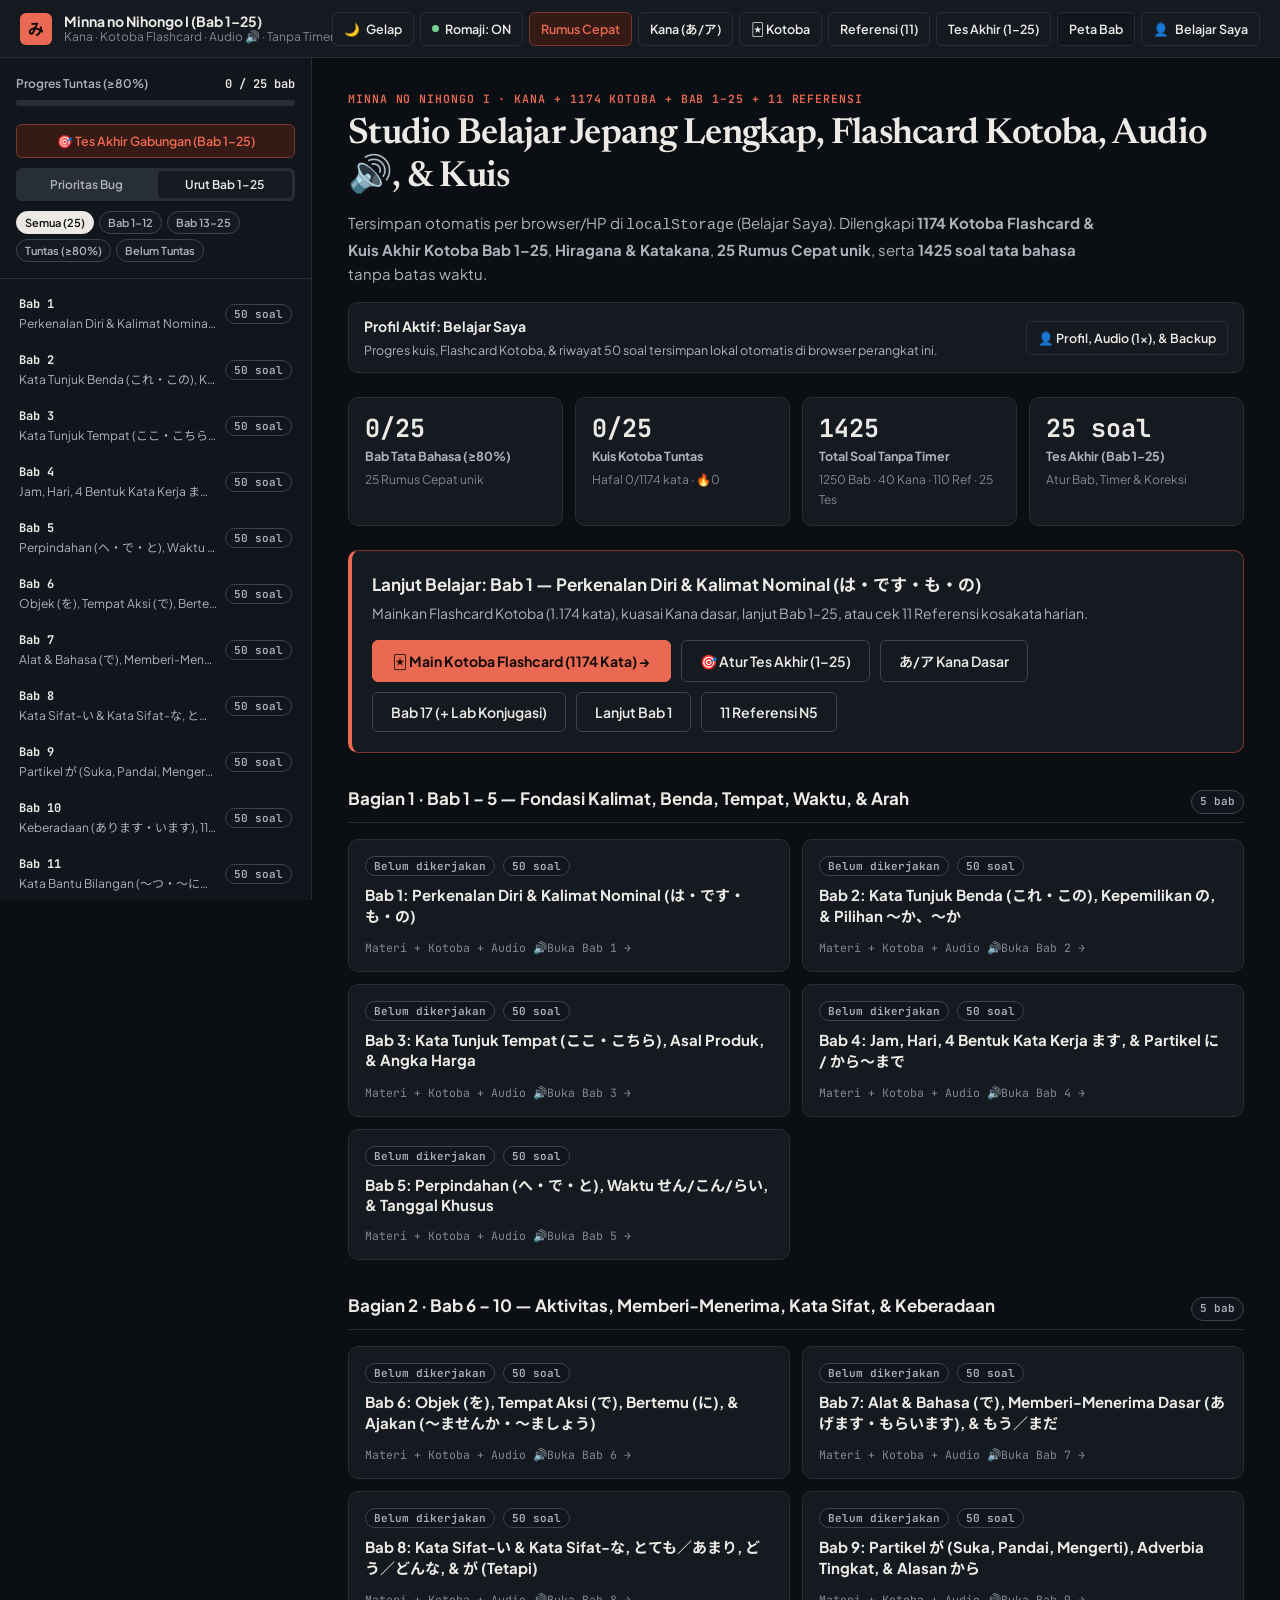
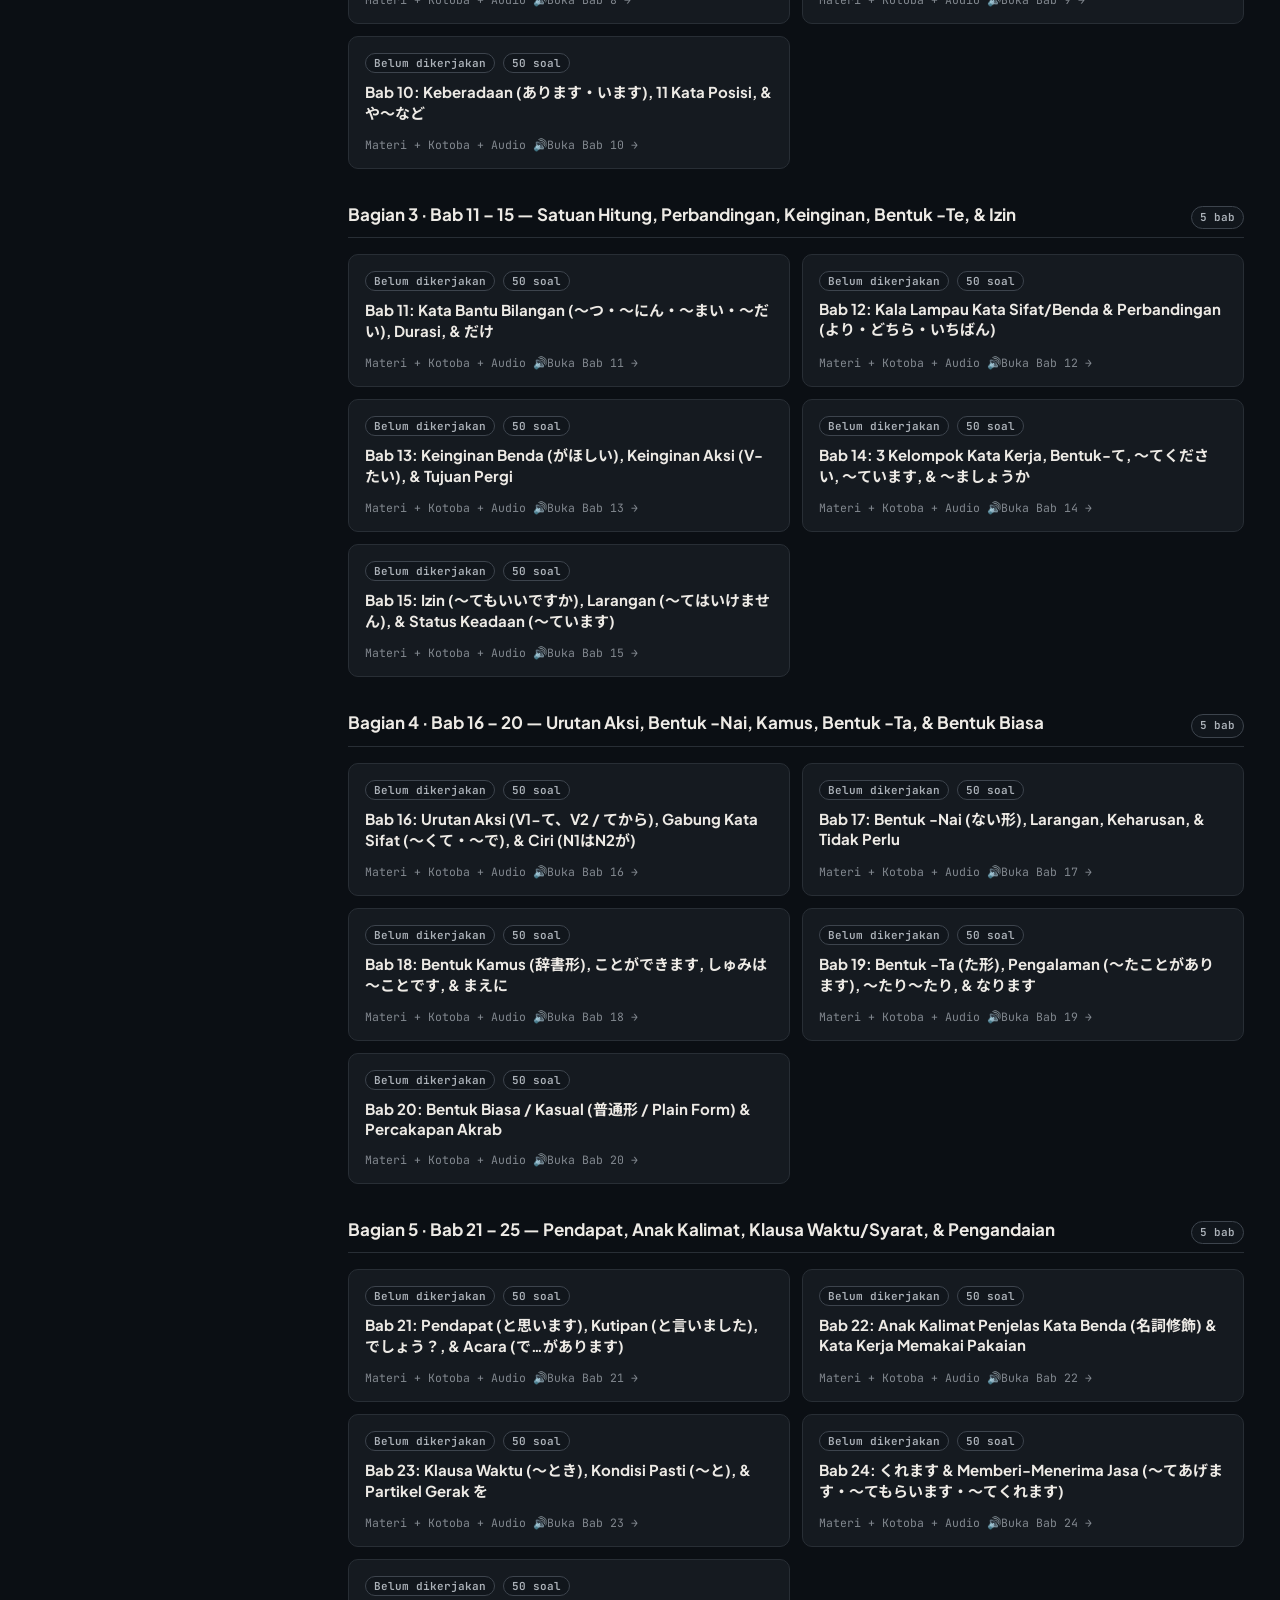
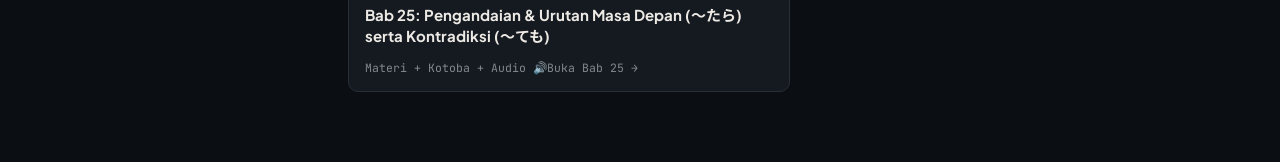
==== web/index.html @ b378b57b "Sembunyikan mode diagnostik pribadi & zona merah/oranye dari tampilan publik (urut Bab 1-25)" ====
<!DOCTYPE html>
<html lang="id" data-theme="dark">
<head>
  <meta charset="UTF-8">
  <meta name="viewport" content="width=device-width, initial-scale=1.0">
  <meta http-equiv="Cache-Control" content="no-store, no-cache, must-revalidate">
  <meta http-equiv="Pragma" content="no-cache">
  <meta http-equiv="Expires" content="0">
  <title>Minna no Nihongo I (Bab 1–25) — Kana, Kotoba Flashcard, Materi Lengkap, &amp; Kuis</title>
  <link rel="preconnect" href="https://fonts.googleapis.com">
  <link rel="preconnect" href="https://fonts.gstatic.com" crossorigin>
  <link href="https://fonts.googleapis.com/css2?family=JetBrains+Mono:wght@400;500;600&family=Newsreader:opsz,wght@6..72,500;6..72,600&family=Noto+Sans+JP:wght@400;500;700&family=Plus+Jakarta+Sans:wght@400;500;600;700&display=swap" rel="stylesheet">
  <link rel="stylesheet" href="./styles.css?v=20261125-v12">
</head>
<body>
  <header class="topbar" role="banner">
    <div class="topbar-left">
      <button type="button" class="icon-btn mobile-only" id="btnToggleSidebar" aria-label="Buka daftar Bab 1–25" aria-expanded="false">
        <span aria-hidden="true">☰</span>
      </button>
      <div class="brand" id="brandHome" role="button" tabindex="0" title="Kembali ke Peta Bab 1–25">
        <span class="brand-mark" aria-hidden="true">み</span>
        <div class="brand-text">
          <span class="brand-title">Minna no Nihongo I (Bab 1–25)</span>
          <span class="brand-sub">Kana · Kotoba Flashcard · Audio 🔊 · Tanpa Timer</span>
        </div>
      </div>
    </div>

    <div class="topbar-actions">
      <button type="button" class="pill-btn" id="btnToggleTheme" aria-pressed="true" title="Ganti Mode Gelap / Terang">
        <span id="themeIcon" aria-hidden="true">🌙</span>
        <span id="themeLabel">Gelap</span>
      </button>
      <button type="button" class="pill-btn desktop-nav-only" id="btnToggleRomaji" aria-pressed="true" title="Tampilkan atau sembunyikan Romaji">
        <span class="dot" aria-hidden="true"></span>
        <span id="romajiLabel">Romaji: ON</span>
      </button>
      <button type="button" class="pill-btn pill-btn-accent" id="btnOpenCheatSheet">
        <span id="cheatBtnLabel">Rumus Cepat</span>
      </button>
      <button type="button" class="pill-btn desktop-nav-only" id="btnOpenKana">
        Kana (あ/ア)
      </button>
      <button type="button" class="pill-btn desktop-nav-only" id="btnOpenKotoba">
        🃏 Kotoba
      </button>
      <button type="button" class="pill-btn desktop-nav-only" id="btnOpenRefs">
        Referensi (11)
      </button>
      <button type="button" class="pill-btn desktop-nav-only" id="btnStartFinalExam">
        Tes Akhir (1–25)
      </button>
      <button type="button" class="pill-btn pill-btn-subtle desktop-nav-only" id="btnShowOverview">
        Peta Bab
      </button>
      <button type="button" class="pill-btn desktop-nav-only" id="btnOpenProfile" title="Profil Belajar, Audio Jepang, &amp; Cadangan Skor">
        <span aria-hidden="true">👤</span>
        <span id="topProfileLabel">Profil &amp; Audio</span>
      </button>
    </div>
  </header>

  <div class="app-shell">
    <div class="sidebar-backdrop" id="sidebarBackdrop" hidden></div>

    <aside class="sidebar" id="sidebar" aria-label="Navigasi Bab 1 sampai 25">
      <div class="sidebar-header">
        <div class="sidebar-stats">
          <div class="stat-row">
            <span class="stat-label">Progres Tuntas (≥80%)</span>
            <span class="stat-value" id="sidebarProgressText">0 / 25 bab</span>
          </div>
          <div class="progress-track" role="progressbar" aria-valuemin="0" aria-valuemax="25" aria-valuenow="0" id="sidebarProgressBar">
            <div class="progress-fill" id="sidebarProgressFill" style="width: 0%"></div>
          </div>
        </div>

        <button type="button" class="pill-btn pill-btn-accent" id="btnSidebarFinalExam" style="width:100%; justify-content:center; margin-top:8px;">
          🎯 Tes Akhir Gabungan (Bab 1–25)
        </button>

        <div class="sort-toggle" id="sidebarSortToggle" role="tablist" aria-label="Urutan bab" hidden>
          <button type="button" class="sort-btn" id="btnSortPriority" data-sort="priority" role="tab" aria-selected="false">
            Prioritas Bug
          </button>
          <button type="button" class="sort-btn is-active" id="btnSortBook" data-sort="book" role="tab" aria-selected="true">
            Urut Bab 1–25
          </button>
        </div>

        <div class="zone-filters" id="sidebarZoneFilters" role="group" aria-label="Filter daftar bab">
          <button type="button" class="filter-chip is-active" data-zone="all">Semua (25)</button>
          <button type="button" class="filter-chip" data-zone="1-12">Bab 1–12</button>
          <button type="button" class="filter-chip" data-zone="13-25">Bab 13–25</button>
          <button type="button" class="filter-chip chip-green" data-zone="done">Tuntas (≥80%)</button>
          <button type="button" class="filter-chip" data-zone="todo">Belum Tuntas</button>
        </div>
      </div>

      <nav class="chapter-list" id="chapterList" aria-label="Daftar 25 bab Minna no Nihongo"></nav>
    </aside>

    <main class="workspace" id="workspace" tabindex="-1"></main>
  </div>

  <!-- Navigasi Bawah Khusus Mobile (≤ 820px) -->
  <nav class="mobile-bottom-nav" id="mobileBottomNav" aria-label="Navigasi utama layar HP">
    <button type="button" class="mnav-btn is-active" data-mnav="overview">
      <span class="mnav-icon" aria-hidden="true">🗺️</span>
      <span class="mnav-label">Peta</span>
    </button>
    <button type="button" class="mnav-btn" data-mnav="kotoba">
      <span class="mnav-icon" aria-hidden="true">🃏</span>
      <span class="mnav-label">Kotoba</span>
    </button>
    <button type="button" class="mnav-btn" data-mnav="kana">
      <span class="mnav-icon mnav-kana" aria-hidden="true">あ</span>
      <span class="mnav-label">Kana</span>
    </button>
    <button type="button" class="mnav-btn" data-mnav="references">
      <span class="mnav-icon" aria-hidden="true">🍱</span>
      <span class="mnav-label">Referensi</span>
    </button>
    <button type="button" class="mnav-btn" data-mnav="profile">
      <span class="mnav-icon" aria-hidden="true">👤</span>
      <span class="mnav-label">Profil</span>
    </button>
  </nav>

  <!-- Modal Rumus Cepat (Berubah Otomatis Sesuai Bab yang Sedang Dibuka!) -->
  <div class="modal-overlay" id="cheatModal" hidden role="dialog" aria-modal="true" aria-labelledby="cheatModalTitle">
    <div class="modal-sheet">
      <div class="modal-head">
        <div>
          <p class="eyebrow" id="cheatModalEyebrow">POCKET CHEAT SHEET</p>
          <h2 id="cheatModalTitle">Rumus Cepat</h2>
        </div>
        <button type="button" class="icon-btn" id="btnCloseCheatSheet" aria-label="Tutup Rumus Cepat">✕</button>
      </div>
      <div class="modal-body" id="cheatModalBody"></div>
    </div>
  </div>

  <!-- Modal Profil Belajar, Audio Jepang, Mode Teman/Perbaikan, & Backup Skor -->
  <div class="modal-overlay" id="profileModal" hidden role="dialog" aria-modal="true" aria-labelledby="profileModalTitle">
    <div class="modal-sheet">
      <div class="modal-head">
        <div>
          <p class="eyebrow">PENYIMPANAN LOKAL (LOCALSTORAGE) · AUDIO 🔊</p>
          <h2 id="profileModalTitle">Profil Belajar, Audio Jepang, &amp; Cadangan Skor</h2>
        </div>
        <button type="button" class="icon-btn" id="btnCloseProfile" aria-label="Tutup Profil dan Audio">✕</button>
      </div>
      <div class="modal-body" id="profileModalBody"></div>
    </div>
  </div>

  <!-- Modal Konfirmasi Keluar Tes Akhir -->
  <div class="modal-overlay" id="exitExamModal" hidden role="dialog" aria-modal="true" aria-labelledby="exitExamModalTitle">
    <div class="modal-sheet modal-sheet-sm">
      <div class="modal-head">
        <div>
          <p class="eyebrow">KONFIRMASI KELUAR · TES AKHIR</p>
          <h2 id="exitExamModalTitle">Keluar dari Tes Akhir?</h2>
        </div>
        <button type="button" class="icon-btn" id="btnCloseExitExam" aria-label="Batal keluar">✕</button>
      </div>
      <div class="modal-body">
        <p class="exit-exam-desc">
          Tes Akhir sedang berlangsung. Jika kamu keluar sekarang, progres jawaban pada sesi ini akan dibatalkan dan timer dihentikan.
        </p>
        <div class="exit-exam-actions">
          <button type="button" class="btn-primary" id="btnStayExam">Lanjut Kerjakan</button>
          <button type="button" class="btn-danger-soft" id="btnConfirmExitExam">Ya, Keluar dari Tes</button>
        </div>
      </div>
    </div>
  </div>

  <!-- Urutan Script: Bab 1–16, Bab 17 ASLI, Bab 18–25, Soal Ekstra, Kana, Kotoba, Referensi (11), Tes Akhir, Bank Bab 1-25, App -->
  <!-- Versi ?v=... wajib naik setiap kali file diubah agar browser tidak memakai cache lama. -->
  <script>window.MNN_MODULES = []; window.MNN_EXTRA_QUESTIONS = {}; window.MNN_BANK = {};</script>
  <script src="./data/modul-01-05.js?v=20261125-v12"></script>
  <script src="./data/modul-06-10.js?v=20261125-v12"></script>
  <script src="./data/modul-11-16.js?v=20261125-v12"></script>
  <script src="./data/bab-17.js?v=20261125-v12"></script>
  <script src="./data/modul-18-25.js?v=20261125-v12"></script>
  <script src="./data/soal-ekstra-merah-oranye.js?v=20261125-v12"></script>
  <script src="./data/soal-ekstra-hijau.js?v=20261125-v12"></script>
  <script src="./data/soal-ekstra-kuning-a.js?v=20261125-v12"></script>
  <script src="./data/soal-ekstra-kuning-b.js?v=20261125-v12"></script>
  <script src="./data/kana-dasar.js?v=20261125-v12"></script>
  <script src="./data/kotoba-1-25.js?v=20261125-v12"></script>
  <script src="./data/referensi-minna.js?v=20261125-v12"></script>
  <script src="./data/tes-akhir-1-25.js?v=20261125-v12"></script>
  <script src="./data/bank/bab-01.js?v=20261125-v12"></script>
  <script src="./data/bank/bab-02.js?v=20261125-v12"></script>
  <script src="./data/bank/bab-03.js?v=20261125-v12"></script>
  <script src="./data/bank/bab-04.js?v=20261125-v12"></script>
  <script src="./data/bank/bab-05.js?v=20261125-v12"></script>
  <script src="./data/bank/bab-06.js?v=20261125-v12"></script>
  <script src="./data/bank/bab-07.js?v=20261125-v12"></script>
  <script src="./data/bank/bab-08.js?v=20261125-v12"></script>
  <script src="./data/bank/bab-09.js?v=20261125-v12"></script>
  <script src="./data/bank/bab-10.js?v=20261125-v12"></script>
  <script src="./data/bank/bab-11.js?v=20261125-v12"></script>
  <script src="./data/bank/bab-12.js?v=20261125-v12"></script>
  <script src="./data/bank/bab-13.js?v=20261125-v12"></script>
  <script src="./data/bank/bab-14.js?v=20261125-v12"></script>
  <script src="./data/bank/bab-15.js?v=20261125-v12"></script>
  <script src="./data/bank/bab-16.js?v=20261125-v12"></script>
  <script src="./data/bank/bab-17.js?v=20261125-v12"></script>
  <script src="./data/bank/bab-18.js?v=20261125-v12"></script>
  <script src="./data/bank/bab-19.js?v=20261125-v12"></script>
  <script src="./data/bank/bab-20.js?v=20261125-v12"></script>
  <script src="./data/bank/bab-21.js?v=20261125-v12"></script>
  <script src="./data/bank/bab-22.js?v=20261125-v12"></script>
  <script src="./data/bank/bab-23.js?v=20261125-v12"></script>
  <script src="./data/bank/bab-24.js?v=20261125-v12"></script>
  <script src="./data/bank/bab-25.js?v=20261125-v12"></script>
  <script src="./app.js?v=20261125-v12"></script>
</body>
</html>
---- web/styles.css ----
/* Hallmark · macrostructure: Workbench · genre: editorial · theme: Washi Light + Sumi Night Dark Mode (OKLCH)
 * Hallmark · pre-emit critique: P5 H5 E5 S5 R5 V5
 * Contrast verified WCAG AA/AAA across both Light and Dark themes.
 */

:root {
  color-scheme: light;
  /* Light Theme (Washi Paper & Sumi Ink) */
  --color-paper: oklch(97.8% 0.007 84);
  --color-paper-muted: oklch(95.2% 0.011 82);
  --color-paper-hover: oklch(91.4% 0.014 80);
  --color-surface: oklch(99.4% 0.003 84);
  --color-surface-elevated: oklch(99.8% 0.002 84);

  --color-ink: oklch(20.5% 0.014 60);
  --color-ink-muted: oklch(38.0% 0.013 62);
  --color-ink-subtle: oklch(52.5% 0.011 64);

  --color-border: oklch(86.5% 0.012 78);
  --color-border-strong: oklch(77.5% 0.014 72);

  /* Accent: Vermilion Shu-iro */
  --color-accent: oklch(51.5% 0.175 27);
  --color-accent-hover: oklch(44.0% 0.172 27);
  --color-accent-fg: oklch(99.0% 0.004 84);
  --color-accent-soft: oklch(95.0% 0.032 30);
  --color-accent-border: oklch(84.0% 0.075 29);
  --color-focus: oklch(51.5% 0.175 27);

  /* Semantic Zones (Light) */
  --zone-red-fg: oklch(44.5% 0.168 24);
  --zone-red-bg: oklch(95.2% 0.028 24);
  --zone-red-border: oklch(82.0% 0.075 24);

  --zone-orange-fg: oklch(45.0% 0.135 50);
  --zone-orange-bg: oklch(95.4% 0.034 62);
  --zone-orange-border: oklch(82.5% 0.080 56);

  --zone-amber-fg: oklch(43.5% 0.105 84);
  --zone-amber-bg: oklch(96.0% 0.038 92);
  --zone-amber-border: oklch(83.5% 0.078 88);

  --zone-green-fg: oklch(40.5% 0.120 152);
  --zone-green-bg: oklch(94.8% 0.034 152);
  --zone-green-border: oklch(80.5% 0.070 152);

  --shadow-overlay: oklch(15% 0.01 60 / 0.50);

  /* Typography */
  --font-display: "Newsreader", "Noto Sans JP", Georgia, serif;
  --font-body: "Plus Jakarta Sans", "Noto Sans JP", system-ui, -apple-system, sans-serif;
  --font-jp: "Noto Sans JP", "Hiragino Kaku Gothic ProN", "Meiryo", sans-serif;
  --font-mono: "JetBrains Mono", ui-monospace, SFMono-Regular, monospace;

  --space-2: 8px;
  --space-3: 12px;
  --space-4: 16px;
  --space-5: 20px;
  --space-6: 24px;
  --space-8: 32px;
  --radius-sm: 6px;
  --radius-md: 10px;
  --radius-lg: 14px;
  --topbar-h: 58px;
  --sidebar-w: 312px;
}

/* ===== DARK MODE (Sumi Night — OKLCH Perceptually Balanced) ===== */
html[data-theme="dark"] {
  color-scheme: dark;
  --color-paper: oklch(16.8% 0.012 255);
  --color-paper-muted: oklch(19.8% 0.014 255);
  --color-paper-hover: oklch(24.5% 0.016 255);
  --color-surface: oklch(21.5% 0.014 255);
  --color-surface-elevated: oklch(25.0% 0.016 255);

  --color-ink: oklch(93.8% 0.008 85);
  --color-ink-muted: oklch(76.5% 0.012 250);
  --color-ink-subtle: oklch(62.5% 0.012 250);

  --color-border: oklch(29.8% 0.016 255);
  --color-border-strong: oklch(38.5% 0.018 255);

  --color-accent: oklch(67.5% 0.165 32);
  --color-accent-hover: oklch(73.0% 0.155 34);
  --color-accent-fg: oklch(16.0% 0.015 30);
  --color-accent-soft: oklch(25.5% 0.045 30);
  --color-accent-border: oklch(42.0% 0.095 30);
  --color-focus: oklch(70.0% 0.160 32);

  /* Semantic Zones (Dark — High Readability on Dark Surfaces) */
  --zone-red-fg: oklch(78.5% 0.135 24);
  --zone-red-bg: oklch(24.5% 0.052 24);
  --zone-red-border: oklch(41.0% 0.098 24);

  --zone-orange-fg: oklch(80.5% 0.130 58);
  --zone-orange-bg: oklch(25.0% 0.048 56);
  --zone-orange-border: oklch(42.0% 0.092 56);

  --zone-amber-fg: oklch(84.0% 0.120 88);
  --zone-amber-bg: oklch(25.5% 0.045 88);
  --zone-amber-border: oklch(42.5% 0.088 88);

  --zone-green-fg: oklch(79.5% 0.130 152);
  --zone-green-bg: oklch(24.5% 0.046 152);
  --zone-green-border: oklch(41.0% 0.088 152);

  --shadow-overlay: oklch(8% 0.01 255 / 0.72);
}

*, *::before, *::after { box-sizing: border-box; }

html, body {
  margin: 0;
  padding: 0;
  overflow-x: clip;
  background-color: var(--color-paper);
  color: var(--color-ink);
  font-family: var(--font-body);
  font-size: 15px;
  line-height: 1.6;
  -webkit-font-smoothing: antialiased;
  transition: background-color 160ms ease, color 160ms ease;
}

h1, h2, h3, h4 {
  font-style: normal;
  margin: 0;
  color: var(--color-ink);
  overflow-wrap: anywhere;
  min-width: 0;
}

p { margin: 0; }
button { font-family: inherit; cursor: pointer; }

button:focus-visible,
input:focus-visible,
[tabindex]:focus-visible {
  outline: 2px solid var(--color-focus);
  outline-offset: 2px;
}

body.hide-romaji .romaji { display: none; }

/* Top Bar */
.topbar {
  position: sticky;
  top: 0;
  z-index: 40;
  height: var(--topbar-h);
  display: flex;
  align-items: center;
  justify-content: space-between;
  gap: var(--space-3);
  padding: 0 var(--space-5);
  background: var(--color-surface);
  border-bottom: 1px solid var(--color-border);
}

.topbar-left {
  display: flex;
  align-items: center;
  gap: var(--space-3);
  min-width: 0;
}

.brand {
  display: flex;
  align-items: center;
  gap: var(--space-3);
  min-width: 0;
  cursor: pointer;
}

.brand-mark {
  width: 32px;
  height: 32px;
  flex-shrink: 0;
  display: grid;
  place-items: center;
  border-radius: var(--radius-sm);
  background: var(--color-accent);
  color: var(--color-accent-fg);
  font-family: var(--font-jp);
  font-weight: 700;
  font-size: 16px;
}

.brand-text { display: flex; flex-direction: column; line-height: 1.2; min-width: 0; }
.brand-title { font-weight: 700; font-size: 14px; white-space: nowrap; }
.brand-sub { font-size: 12px; color: var(--color-ink-subtle); white-space: nowrap; }

.topbar-actions {
  display: flex;
  align-items: center;
  gap: 6px;
  flex-shrink: 0;
}

.icon-btn {
  width: 36px;
  height: 36px;
  display: grid;
  place-items: center;
  border: 1px solid var(--color-border);
  border-radius: var(--radius-sm);
  background: var(--color-surface);
  color: var(--color-ink);
  font-size: 16px;
}
.icon-btn:hover { background: var(--color-paper-hover); }

.pill-btn {
  display: inline-flex;
  align-items: center;
  gap: 6px;
  height: 34px;
  padding: 0 11px;
  border-radius: var(--radius-sm);
  border: 1px solid var(--color-border);
  background: var(--color-surface);
  color: var(--color-ink);
  font-size: 12.5px;
  font-weight: 600;
  white-space: nowrap;
  transition: background-color 140ms ease, border-color 140ms ease;
}
.pill-btn:hover { background: var(--color-paper-hover); border-color: var(--color-border-strong); }
.pill-btn-subtle { background: var(--color-paper-muted); }
.pill-btn-accent {
  border-color: var(--color-accent-border);
  background: var(--color-accent-soft);
  color: var(--color-accent);
}
.pill-btn .dot { width: 7px; height: 7px; border-radius: 999px; }
.pill-btn[aria-pressed="true"] .dot { background: var(--zone-green-fg); }
.pill-btn[aria-pressed="false"] .dot { background: var(--color-ink-subtle); }
.mobile-only { display: none; }

/* App Shell & Sidebar */
.app-shell {
  display: grid;
  grid-template-columns: var(--sidebar-w) minmax(0, 1fr);
  min-height: calc(100vh - var(--topbar-h));
}

.sidebar {
  position: sticky;
  top: var(--topbar-h);
  height: calc(100vh - var(--topbar-h));
  display: flex;
  flex-direction: column;
  background: var(--color-paper-muted);
  border-right: 1px solid var(--color-border);
  overflow: hidden;
}

.sidebar-header {
  padding: var(--space-4);
  border-bottom: 1px solid var(--color-border);
  display: flex;
  flex-direction: column;
  gap: 10px;
}

.sidebar-stats { display: flex; flex-direction: column; gap: 6px; }
.stat-row { display: flex; justify-content: space-between; align-items: baseline; font-size: 12px; }
.stat-label { color: var(--color-ink-muted); font-weight: 600; }
.stat-value { font-family: var(--font-mono); font-weight: 600; color: var(--color-ink); }

.progress-track { height: 6px; border-radius: 999px; background: var(--color-border); overflow: hidden; }
.progress-fill { height: 100%; border-radius: 999px; background: var(--color-accent); transition: width 220ms ease; }

.sort-toggle {
  display: grid;
  grid-template-columns: 1fr 1fr;
  gap: 4px;
  padding: 3px;
  border-radius: var(--radius-sm);
  background: var(--color-border);
}
.sort-btn {
  border: 0;
  background: transparent;
  color: var(--color-ink-muted);
  font-size: 12px;
  font-weight: 600;
  padding: 6px 8px;
  border-radius: 4px;
  white-space: nowrap;
}
.sort-btn.is-active { background: var(--color-surface); color: var(--color-ink); }

.zone-filters { display: flex; flex-wrap: wrap; gap: 5px; }
.filter-chip {
  border: 1px solid var(--color-border-strong);
  background: var(--color-surface);
  color: var(--color-ink-muted);
  font-size: 11px;
  font-weight: 600;
  padding: 4px 8px;
  border-radius: 999px;
  white-space: nowrap;
}
.filter-chip.is-active {
  background: var(--color-ink);
  color: var(--color-paper);
  border-color: var(--color-ink);
}
.filter-chip.chip-red.is-active { background: var(--zone-red-fg); color: var(--color-paper); border-color: var(--zone-red-fg); }
.filter-chip.chip-orange.is-active { background: var(--zone-orange-fg); color: var(--color-paper); border-color: var(--zone-orange-fg); }
.filter-chip.chip-amber.is-active { background: var(--zone-amber-fg); color: var(--color-paper); border-color: var(--zone-amber-fg); }
.filter-chip.chip-green.is-active { background: var(--zone-green-fg); color: var(--color-paper); border-color: var(--zone-green-fg); }

.chapter-list {
  flex: 1;
  overflow-y: auto;
  padding: var(--space-2);
  display: flex;
  flex-direction: column;
  gap: 3px;
}

.chapter-item {
  width: 100%;
  text-align: left;
  display: flex;
  align-items: center;
  justify-content: space-between;
  gap: var(--space-2);
  padding: 8px 10px;
  border-radius: var(--radius-sm);
  border: 1px solid transparent;
  background: transparent;
  color: var(--color-ink);
}
.chapter-item:hover { background: var(--color-paper-hover); }
.chapter-item.is-selected { background: var(--color-surface); border-color: var(--color-accent-border); }

.chapter-item-main { display: flex; flex-direction: column; gap: 2px; min-width: 0; }
.chapter-item-top { display: flex; align-items: center; gap: 6px; }
.chapter-num { font-family: var(--font-mono); font-size: 12px; font-weight: 700; }
.chapter-title-sm { font-size: 12px; color: var(--color-ink-muted); white-space: nowrap; overflow: hidden; text-overflow: ellipsis; }
.chapter-meta-right { display: flex; align-items: center; gap: 6px; flex-shrink: 0; }
.mastered-badge { font-size: 12px; font-weight: 700; color: var(--zone-green-fg); }

/* Zone Pills */
.zone-pill {
  display: inline-flex;
  align-items: center;
  padding: 2px 8px;
  border-radius: 999px;
  font-family: var(--font-mono);
  font-size: 11px;
  font-weight: 600;
  border: 1px solid transparent;
  white-space: nowrap;
}
.zone-red { color: var(--zone-red-fg); background: var(--zone-red-bg); border-color: var(--zone-red-border); }
.zone-orange { color: var(--zone-orange-fg); background: var(--zone-orange-bg); border-color: var(--zone-orange-border); }
.zone-amber { color: var(--zone-amber-fg); background: var(--zone-amber-bg); border-color: var(--zone-amber-border); }
.zone-green { color: var(--zone-green-fg); background: var(--zone-green-bg); border-color: var(--zone-green-border); }
.zone-neutral { color: var(--color-ink-muted); background: var(--color-paper-muted); border-color: var(--color-border-strong); }

/* Main Workspace */
.workspace {
  padding: var(--space-8) var(--space-8) 72px;
  max-width: 960px;
  width: 100%;
  margin: 0 auto;
  min-width: 0;
}

.eyebrow {
  font-family: var(--font-mono);
  font-size: 11.5px;
  font-weight: 600;
  letter-spacing: 0.08em;
  text-transform: uppercase;
  color: var(--color-accent);
  margin-bottom: 6px;
}

.page-title {
  font-family: var(--font-display);
  font-size: clamp(25px, 3.5vw, 36px);
  font-weight: 600;
  line-height: 1.18;
  letter-spacing: -0.02em;
}

.page-lead {
  margin-top: var(--space-3);
  color: var(--color-ink-muted);
  font-size: 15px;
  max-width: 70ch;
}

/* Dashboard */
.dashboard-summary {
  margin-top: var(--space-6);
  display: grid;
  grid-template-columns: repeat(4, minmax(0, 1fr));
  gap: var(--space-3);
}

.summary-card {
  background: var(--color-surface);
  border: 1px solid var(--color-border);
  border-radius: var(--radius-md);
  padding: var(--space-4);
  display: flex;
  flex-direction: column;
  gap: 4px;
}
.summary-num { font-family: var(--font-mono); font-size: 25px; font-weight: 700; line-height: 1.15; }
.summary-label { font-size: 12.5px; font-weight: 700; color: var(--color-ink-muted); }
.summary-note { font-size: 12px; color: var(--color-ink-subtle); }

.cta-banner {
  margin-top: var(--space-6);
  background: var(--color-surface);
  border: 1px solid var(--color-accent-border);
  border-left: 4px solid var(--color-accent);
  border-radius: var(--radius-md);
  padding: var(--space-5);
  display: flex;
  align-items: center;
  justify-content: space-between;
  gap: var(--space-4);
  flex-wrap: wrap;
}
.cta-banner h2 { font-size: 17px; font-weight: 700; margin-bottom: 4px; }
.cta-banner p { font-size: 14px; color: var(--color-ink-muted); }

.zone-section { margin-top: var(--space-8); }
.zone-section-head {
  display: flex;
  align-items: baseline;
  justify-content: space-between;
  gap: var(--space-3);
  padding-bottom: var(--space-2);
  border-bottom: 1px solid var(--color-border);
  margin-bottom: var(--space-4);
}
.zone-section-head h2 { font-size: 17px; font-weight: 700; }

.zone-grid { display: grid; grid-template-columns: repeat(2, minmax(0, 1fr)); gap: var(--space-3); }

.chapter-card {
  text-align: left;
  background: var(--color-surface);
  border: 1px solid var(--color-border);
  border-radius: var(--radius-md);
  padding: var(--space-4);
  display: flex;
  flex-direction: column;
  gap: 8px;
  transition: border-color 140ms ease, transform 140ms ease;
}
.chapter-card:hover { border-color: var(--color-accent); transform: translateY(-1px); }
.chapter-card-top { display: flex; align-items: center; justify-content: space-between; gap: var(--space-2); flex-wrap: wrap; }
.chapter-card h3 { font-size: 15px; font-weight: 700; }
.chapter-card-bug { font-size: 13px; color: var(--color-ink-muted); line-height: 1.5; }
.chapter-card-foot {
  margin-top: auto;
  padding-top: 6px;
  display: flex;
  align-items: center;
  justify-content: space-between;
  font-size: 11.5px;
  color: var(--color-ink-subtle);
  font-family: var(--font-mono);
}

/* Chapter Header & Tabs */
.chapter-header { padding-bottom: var(--space-5); border-bottom: 1px solid var(--color-border); }
.chapter-header-top { display: flex; align-items: center; flex-wrap: wrap; gap: var(--space-2); margin-bottom: var(--space-2); }

.mode-tabs {
  margin-top: var(--space-5);
  display: inline-flex;
  gap: 6px;
  padding: 4px;
  background: var(--color-paper-muted);
  border: 1px solid var(--color-border);
  border-radius: var(--radius-md);
  flex-wrap: wrap;
}
.mode-tab {
  border: 0;
  background: transparent;
  color: var(--color-ink-muted);
  font-size: 13.5px;
  font-weight: 600;
  padding: 8px 15px;
  border-radius: 7px;
  white-space: nowrap;
}
.mode-tab.is-active {
  background: var(--color-surface-elevated);
  color: var(--color-ink);
  box-shadow: 0 1px 3px oklch(0% 0 0 / 0.14);
}

/* Inline Per-Chapter Cheat Sheet Card */
.inline-cheatsheet {
  margin-top: var(--space-6);
  background: var(--color-surface);
  border: 1px solid var(--color-accent-border);
  border-radius: var(--radius-lg);
  padding: var(--space-5);
}
.inline-cheatsheet-head {
  display: flex;
  align-items: flex-start;
  justify-content: space-between;
  gap: var(--space-3);
  margin-bottom: var(--space-3);
  flex-wrap: wrap;
}
.inline-cheatsheet-title {
  font-size: 16.5px;
  font-weight: 700;
}
.cheatsheet-takeaway {
  padding: 10px 14px;
  border-radius: var(--radius-sm);
  background: var(--color-accent-soft);
  border-left: 3px solid var(--color-accent);
  font-size: 14px;
  font-weight: 600;
  margin-bottom: var(--space-4);
}
.cheatsheet-tables {
  display: flex;
  flex-direction: column;
  gap: var(--space-4);
}
.cheatsheet-subhead {
  font-size: 13.5px;
  font-weight: 700;
  color: var(--color-ink-muted);
  margin-bottom: 8px;
}

/* Bug Diagnostic Callout */
.bug-callout {
  margin-top: var(--space-5);
  border-radius: var(--radius-md);
  padding: var(--space-4) var(--space-5);
  border: 1px solid var(--zone-red-border);
  background: var(--zone-red-bg);
}
.bug-callout.is-orange { border-color: var(--zone-orange-border); background: var(--zone-orange-bg); }
.bug-callout.is-amber { border-color: var(--zone-amber-border); background: var(--zone-amber-bg); }
.bug-callout.is-green { border-color: var(--zone-green-border); background: var(--zone-green-bg); }
.bug-callout-title { font-size: 14px; font-weight: 700; margin-bottom: 8px; }
.bug-list { margin: 0; padding-left: 18px; display: flex; flex-direction: column; gap: 8px; font-size: 14px; }
.bug-wrong { color: var(--zone-red-fg); font-weight: 600; }
.bug-right { color: var(--zone-green-fg); font-weight: 700; }
.bug-why { margin-top: 2px; font-size: 13.5px; color: var(--color-ink-muted); }

/* Study Sections & Interactive Lab (Bab 17) */
.study-section { margin-top: var(--space-8); }
.study-section-title {
  font-size: 18px;
  font-weight: 700;
  padding-bottom: var(--space-2);
  border-bottom: 1px solid var(--color-border);
  margin-bottom: var(--space-4);
}
.section-sub { font-size: 14px; color: var(--color-ink-muted); margin-bottom: var(--space-4); }

.lab-shell {
  background: var(--color-surface);
  border: 1px solid var(--color-border);
  border-radius: var(--radius-md);
  padding: var(--space-5);
  display: flex;
  flex-direction: column;
  gap: var(--space-5);
}
.lab-chips { display: flex; flex-wrap: wrap; gap: 8px; }
.lab-chip {
  display: inline-flex;
  align-items: baseline;
  gap: 6px;
  padding: 6px 11px;
  border-radius: var(--radius-sm);
  border: 1px solid var(--color-border-strong);
  background: var(--color-paper);
  color: var(--color-ink);
  font-size: 13px;
}
.lab-chip:hover { border-color: var(--color-accent); }
.lab-chip.is-active { background: var(--color-accent); color: var(--color-accent-fg); border-color: var(--color-accent); }
.lab-chip.is-active .jp, .lab-chip.is-active .lab-chip-arti { color: var(--color-accent-fg); }
.lab-chip-arti { font-size: 11.5px; color: var(--color-ink-subtle); }

.lab-stage { border-top: 1px solid var(--color-border); padding-top: var(--space-4); }
.lab-word { margin-top: 6px; font-size: 18px; font-weight: 700; }
.lab-pipeline { margin: var(--space-4) 0; display: flex; align-items: center; flex-wrap: wrap; gap: var(--space-3); }
.pipe-step {
  flex: 1 1 150px;
  padding: 12px 14px;
  border-radius: var(--radius-sm);
  border: 1px solid var(--color-border);
  background: var(--color-paper);
  display: flex;
  flex-direction: column;
  gap: 3px;
}
.pipe-step-accent { border-color: var(--zone-orange-border); background: var(--zone-orange-bg); }
.pipe-step-result { border-color: var(--zone-green-border); background: var(--zone-green-bg); }
.pipe-label { font-family: var(--font-mono); font-size: 11px; font-weight: 600; color: var(--color-ink-subtle); text-transform: uppercase; }
.pipe-arrow { font-family: var(--font-mono); font-size: 18px; color: var(--color-ink-subtle); }
.lab-rule { font-size: 14px; color: var(--color-ink-muted); margin-bottom: var(--space-4); }
.lab-derived-grid { display: grid; grid-template-columns: repeat(3, minmax(0, 1fr)); gap: var(--space-3); }
.derived-box {
  padding: 12px 14px;
  border-radius: var(--radius-sm);
  background: var(--color-paper-muted);
  border: 1px solid var(--color-border);
  display: flex;
  flex-direction: column;
  gap: 3px;
}
.derived-label { font-family: var(--font-mono); font-size: 11px; font-weight: 700; color: var(--color-accent); text-transform: uppercase; }

/* Grammar Cards */
.grammar-stack { display: flex; flex-direction: column; gap: var(--space-4); }
.grammar-card {
  background: var(--color-surface);
  border: 1px solid var(--color-border);
  border-radius: var(--radius-md);
  padding: var(--space-5);
}
.grammar-num { font-family: var(--font-mono); font-size: 11.5px; font-weight: 700; color: var(--color-accent); margin-bottom: 4px; display: block; }
.grammar-title { font-size: 16.5px; font-weight: 700; margin-bottom: var(--space-3); }
.formula-box {
  background: var(--color-paper-muted);
  border: 1px solid var(--color-border);
  border-left: 3px solid var(--color-accent);
  border-radius: var(--radius-sm);
  padding: 10px 14px;
  font-family: var(--font-jp);
  font-weight: 600;
  font-size: 15px;
  margin-bottom: var(--space-3);
}
.grammar-explain { font-size: 14.5px; color: var(--color-ink-muted); margin-bottom: var(--space-3); line-height: 1.65; }

.example-list { display: flex; flex-direction: column; gap: 8px; margin-top: var(--space-3); }
.example-item { padding: 10px 12px; border-radius: var(--radius-sm); background: var(--color-paper); border: 1px solid var(--color-border); }
.example-jp { font-family: var(--font-jp); font-size: 15.5px; font-weight: 500; }
.example-romaji { display: block; margin-top: 2px; }
.example-id { display: block; margin-top: 3px; font-size: 13.5px; color: var(--color-ink-muted); }

.trap-note {
  margin-top: var(--space-3);
  padding: 10px 12px;
  border-radius: var(--radius-sm);
  background: var(--color-accent-soft);
  border: 1px solid var(--color-accent-border);
  font-size: 13.5px;
}
.trap-note strong { color: var(--color-accent); }

/* Tables */
.vocab-stack { display: flex; flex-direction: column; gap: var(--space-5); }
.vocab-group-title { font-size: 15px; font-weight: 700; margin-bottom: var(--space-2); }
.kanji-inline { font-size: 13px; color: var(--color-ink-subtle); font-weight: 400; }
.group-badge {
  display: inline-block;
  font-family: var(--font-mono);
  font-size: 11.5px;
  font-weight: 600;
  padding: 2px 7px;
  border-radius: 4px;
  background: var(--color-paper-muted);
  border: 1px solid var(--color-border-strong);
  color: var(--color-ink-muted);
  white-space: nowrap;
}

.table-wrap {
  width: 100%;
  overflow-x: auto;
  border: 1px solid var(--color-border);
  border-radius: var(--radius-md);
  background: var(--color-surface);
}
.vocab-table { width: 100%; border-collapse: collapse; font-size: 14px; }
.vocab-table th {
  text-align: left;
  padding: 10px 14px;
  font-size: 11.5px;
  font-weight: 700;
  text-transform: uppercase;
  letter-spacing: 0.04em;
  color: var(--color-ink-muted);
  background: var(--color-paper-muted);
  border-bottom: 1px solid var(--color-border);
}
.vocab-table td { padding: 10px 14px; border-bottom: 1px solid var(--color-border); vertical-align: top; }
.vocab-table tr:last-child td { border-bottom: 0; }

.jp { font-family: var(--font-jp); font-weight: 500; font-size: 15.5px; color: var(--color-ink); }
.romaji { font-family: var(--font-mono); font-size: 12.5px; color: var(--color-ink-subtle); }

/* Buttons & Footer CTA */
.btn-primary {
  display: inline-flex;
  align-items: center;
  justify-content: center;
  gap: 8px;
  padding: 11px 20px;
  border-radius: var(--radius-sm);
  border: 1px solid var(--color-accent);
  background: var(--color-accent);
  color: var(--color-accent-fg);
  font-size: 14px;
  font-weight: 700;
  white-space: nowrap;
}
.btn-primary:hover { background: var(--color-accent-hover); }

.btn-secondary {
  display: inline-flex;
  align-items: center;
  justify-content: center;
  gap: 8px;
  padding: 10px 18px;
  border-radius: var(--radius-sm);
  border: 1px solid var(--color-border-strong);
  background: var(--color-surface);
  color: var(--color-ink);
  font-size: 14px;
  font-weight: 600;
  white-space: nowrap;
}
.btn-secondary:hover { background: var(--color-paper-hover); }

.study-footer-cta {
  margin-top: var(--space-8);
  padding: var(--space-5);
  border-radius: var(--radius-md);
  background: var(--color-surface);
  border: 1px solid var(--color-border);
  display: flex;
  align-items: center;
  justify-content: space-between;
  gap: var(--space-4);
  flex-wrap: wrap;
}

/* Quiz Area */
.quiz-shell { margin-top: var(--space-6); }
.quiz-mode-bar {
  display: flex;
  align-items: center;
  justify-content: space-between;
  gap: var(--space-3);
  flex-wrap: wrap;
  margin-bottom: var(--space-4);
  padding: 12px 14px;
  border-radius: var(--radius-md);
  background: var(--color-surface);
  border: 1px solid var(--color-border);
}
.quiz-mode-left { display: flex; align-items: center; gap: 10px; flex-wrap: wrap; }
.no-timer-pill {
  font-family: var(--font-mono);
  font-size: 11.5px;
  font-weight: 600;
  padding: 3px 9px;
  border-radius: 999px;
  color: var(--zone-green-fg);
  background: var(--zone-green-bg);
  border: 1px solid var(--zone-green-border);
}
.quiz-filter-btns { display: flex; flex-wrap: wrap; gap: 6px; }
.quiz-progress-head {
  display: flex;
  align-items: center;
  justify-content: space-between;
  gap: var(--space-3);
  margin-bottom: 8px;
  font-size: 13px;
  font-weight: 600;
  color: var(--color-ink-muted);
}

.quiz-card {
  background: var(--color-surface);
  border: 1px solid var(--color-border);
  border-radius: var(--radius-lg);
  padding: var(--space-6);
}
.quiz-tag-row { display: flex; align-items: center; justify-content: space-between; gap: var(--space-2); margin-bottom: var(--space-3); flex-wrap: wrap; }
.quiz-type-badge {
  font-family: var(--font-mono);
  font-size: 11.5px;
  font-weight: 600;
  padding: 3px 8px;
  border-radius: 4px;
  background: var(--color-paper-muted);
  border: 1px solid var(--color-border);
  color: var(--color-ink-muted);
}
.link-btn {
  border: 0;
  background: transparent;
  color: var(--color-accent);
  font-size: 12.5px;
  font-weight: 700;
  text-decoration: underline;
  text-underline-offset: 3px;
}

.quiz-prompt { font-family: var(--font-jp); font-size: 19.5px; font-weight: 600; line-height: 1.5; margin-bottom: 6px; }
.quiz-prompt-romaji { display: block; margin-bottom: var(--space-2); }
.quiz-sub { font-size: 14px; color: var(--color-ink-muted); margin-bottom: var(--space-5); }

.options-grid { display: grid; grid-template-columns: 1fr; gap: 10px; }
.option-btn {
  width: 100%;
  text-align: left;
  display: flex;
  align-items: center;
  gap: var(--space-3);
  padding: 13px 16px;
  border-radius: var(--radius-md);
  border: 1px solid var(--color-border-strong);
  background: var(--color-surface);
  color: var(--color-ink);
}
.option-btn:hover:not(:disabled) { border-color: var(--color-accent); background: var(--color-paper-hover); }
.option-btn:disabled { cursor: default; }

.option-key {
  width: 26px;
  height: 26px;
  flex-shrink: 0;
  display: grid;
  place-items: center;
  border-radius: 6px;
  border: 1px solid var(--color-border-strong);
  font-family: var(--font-mono);
  font-size: 12px;
  font-weight: 600;
  color: var(--color-ink-muted);
  background: var(--color-paper-muted);
}
.option-content { display: flex; flex-direction: column; gap: 2px; }
.option-jp { font-family: var(--font-jp); font-size: 15.5px; font-weight: 500; }

.option-btn.is-correct { border-color: var(--zone-green-fg); background: var(--zone-green-bg); }
.option-btn.is-correct .option-key { background: var(--zone-green-fg); border-color: var(--zone-green-fg); color: var(--color-paper); }
.option-btn.is-wrong { border-color: var(--zone-red-fg); background: var(--zone-red-bg); }
.option-btn.is-wrong .option-key { background: var(--zone-red-fg); border-color: var(--zone-red-fg); color: var(--color-paper); }

.input-quiz-form { display: flex; gap: var(--space-2); flex-wrap: wrap; }
.quiz-text-input {
  flex: 1 1 240px;
  padding: 12px 14px;
  border-radius: var(--radius-md);
  border: 1.5px solid var(--color-border-strong);
  background: var(--color-paper);
  color: var(--color-ink);
  font-family: var(--font-jp);
  font-size: 16px;
}
.quiz-text-input.is-correct { border-color: var(--zone-green-fg); background: var(--zone-green-bg); }
.quiz-text-input.is-wrong { border-color: var(--zone-red-fg); background: var(--zone-red-bg); }
.expected-answer-line { margin-top: 10px; font-size: 14px; }

.feedback-box { margin-top: var(--space-5); padding: var(--space-4); border-radius: var(--radius-md); border: 1px solid var(--color-border); }
.feedback-box.is-correct { border-color: var(--zone-green-border); background: var(--zone-green-bg); }
.feedback-box.is-wrong { border-color: var(--zone-red-border); background: var(--zone-red-bg); }
.feedback-title { font-size: 14.5px; font-weight: 700; margin-bottom: 6px; }
.feedback-box.is-correct .feedback-title { color: var(--zone-green-fg); }
.feedback-box.is-wrong .feedback-title { color: var(--zone-red-fg); }
.feedback-explain { font-size: 14px; line-height: 1.6; }

.quiz-nav-row { margin-top: var(--space-5); display: flex; align-items: center; justify-content: space-between; gap: var(--space-3); flex-wrap: wrap; }
.kbd-hint { font-family: var(--font-mono); font-size: 12px; color: var(--color-ink-subtle); }

.result-card {
  background: var(--color-surface);
  border: 1px solid var(--color-border);
  border-radius: var(--radius-lg);
  padding: var(--space-8) var(--space-6);
  text-align: center;
}
.result-score { font-family: var(--font-mono); font-size: 44px; font-weight: 700; margin: var(--space-3) 0; }
.result-pct { font-size: 24px; color: var(--color-ink-muted); }
.result-msg { font-size: 15px; color: var(--color-ink-muted); max-width: 54ch; margin: 0 auto var(--space-6); }
.result-actions { display: flex; align-items: center; justify-content: center; gap: var(--space-3); flex-wrap: wrap; }

/* Modal */
.modal-overlay {
  position: fixed;
  inset: 0;
  z-index: 60;
  background: var(--shadow-overlay);
  display: grid;
  place-items: center;
  padding: var(--space-4);
}
.modal-overlay[hidden] { display: none; }
.modal-sheet {
  width: min(860px, 100%);
  max-height: 86vh;
  display: flex;
  flex-direction: column;
  background: var(--color-surface);
  border: 1px solid var(--color-border-strong);
  border-radius: var(--radius-lg);
  overflow: hidden;
}
.modal-head { padding: var(--space-5) var(--space-6); border-bottom: 1px solid var(--color-border); display: flex; align-items: flex-start; justify-content: space-between; gap: var(--space-4); }
.modal-head h2 { font-size: 18px; font-weight: 700; }
.modal-body { padding: var(--space-5) var(--space-6); overflow-y: auto; display: flex; flex-direction: column; gap: var(--space-5); }

/* ===== REFERENSI INTERAKTIF (WARNA, ANGKA, TANGGAL, MAKANAN, DLL) ===== */
.ref-cat-grid {
  margin-top: var(--space-5);
  display: grid;
  grid-template-columns: repeat(4, minmax(0, 1fr));
  gap: 10px;
}

.ref-cat-btn {
  text-align: left;
  padding: 12px 13px;
  border-radius: var(--radius-md);
  border: 1px solid var(--color-border);
  background: var(--color-surface);
  color: var(--color-ink);
  display: flex;
  flex-direction: column;
  gap: 4px;
  transition: border-color 140ms ease, background-color 140ms ease;
}
.ref-cat-btn:hover { border-color: var(--color-accent); }
.ref-cat-btn.is-active {
  border-color: var(--color-accent);
  background: var(--color-accent-soft);
}
.ref-cat-icon { font-size: 20px; line-height: 1; }
.ref-cat-name { font-size: 13px; font-weight: 700; line-height: 1.3; }
.ref-cat-count { font-family: var(--font-mono); font-size: 11px; color: var(--color-ink-subtle); }

.ref-toolbar {
  margin-top: var(--space-5);
  display: flex;
  align-items: center;
  justify-content: space-between;
  gap: var(--space-3);
  flex-wrap: wrap;
}

.ref-word-grid {
  display: grid;
  grid-template-columns: repeat(2, minmax(0, 1fr));
  gap: 10px;
}

.ref-word-card {
  text-align: left;
  width: 100%;
  padding: 13px 15px;
  border-radius: var(--radius-md);
  border: 1px solid var(--color-border);
  background: var(--color-surface);
  color: var(--color-ink);
  display: flex;
  align-items: flex-start;
  gap: 12px;
  transition: border-color 130ms ease, transform 100ms ease;
}
.ref-word-card:hover { border-color: var(--color-accent-border); }

.color-swatch {
  width: 34px;
  height: 34px;
  border-radius: 8px;
  flex-shrink: 0;
  border: 1px solid var(--color-border-strong);
  margin-top: 2px;
}

.ref-word-body { display: flex; flex-direction: column; gap: 3px; min-width: 0; flex: 1; }
.ref-word-arti { font-size: 13.5px; color: var(--color-ink-muted); }
.ref-word-card.is-flash-hidden .ref-word-arti {
  color: transparent;
  background: var(--color-paper-hover);
  border-radius: 4px;
  user-select: none;
}
.ref-word-card.is-flash-hidden .ref-word-arti::after {
  content: "Klik untuk intip arti";
  color: var(--color-ink-subtle);
  font-size: 11.5px;
  font-family: var(--font-mono);
}

/* Interactive Widgets (Number Converter & Date 1-31 Picker) */
.widget-box {
  margin-top: var(--space-5);
  padding: var(--space-5);
  border-radius: var(--radius-md);
  background: var(--color-surface);
  border: 1px solid var(--color-accent-border);
}
.widget-head { display: flex; align-items: baseline; justify-content: space-between; gap: 12px; flex-wrap: wrap; margin-bottom: 12px; }
.widget-head h3 { font-size: 16px; font-weight: 700; }

.num-controls { display: flex; gap: 10px; flex-wrap: wrap; align-items: center; margin-bottom: 12px; }
.num-input {
  width: 170px;
  padding: 10px 12px;
  border-radius: var(--radius-sm);
  border: 1.5px solid var(--color-border-strong);
  background: var(--color-paper);
  color: var(--color-ink);
  font-family: var(--font-mono);
  font-size: 17px;
  font-weight: 600;
}
.preset-chips { display: flex; flex-wrap: wrap; gap: 6px; }

.num-result-box {
  padding: 14px 16px;
  border-radius: var(--radius-sm);
  background: var(--color-paper-muted);
  border: 1px solid var(--color-border);
  display: flex;
  flex-direction: column;
  gap: 4px;
}
.num-result-jp { font-family: var(--font-jp); font-size: 20px; font-weight: 700; color: var(--color-accent); }

.date-grid {
  display: grid;
  grid-template-columns: repeat(7, minmax(0, 1fr));
  gap: 6px;
  margin-bottom: 14px;
}
.date-btn {
  padding: 8px 4px;
  border-radius: var(--radius-sm);
  border: 1px solid var(--color-border);
  background: var(--color-paper);
  color: var(--color-ink);
  font-family: var(--font-mono);
  font-size: 13px;
  font-weight: 600;
  text-align: center;
}
.date-btn.is-special {
  border-color: var(--zone-orange-border);
  background: var(--zone-orange-bg);
  color: var(--zone-orange-fg);
}
.date-btn.is-selected {
  border-color: var(--color-accent);
  background: var(--color-accent);
  color: var(--color-accent-fg);
}

@media (max-width: 780px) {
  .ref-cat-grid { grid-template-columns: repeat(2, minmax(0, 1fr)); }
  .ref-word-grid { grid-template-columns: minmax(0, 1fr); }
}

/* Responsive */
@media (max-width: 960px) {
  .mobile-only { display: grid; }
  .app-shell { grid-template-columns: minmax(0, 1fr); }
  .sidebar {
    position: fixed;
    top: var(--topbar-h);
    left: 0;
    bottom: 0;
    width: min(312px, 86vw);
    z-index: 50;
    transform: translateX(-105%);
    transition: transform 200ms ease;
    box-shadow: 4px 0 24px oklch(0% 0 0 / 0.35);
  }
  .sidebar.is-open { transform: translateX(0); }
  .sidebar-backdrop { position: fixed; inset: var(--topbar-h) 0 0 0; z-index: 45; background: var(--shadow-overlay); }
  .sidebar-backdrop[hidden] { display: none; }
  .workspace { padding: var(--space-5) var(--space-4) 56px; }
  .dashboard-summary { grid-template-columns: repeat(2, minmax(0, 1fr)); }
  .zone-grid, .lab-derived-grid { grid-template-columns: minmax(0, 1fr); }
  .pipe-arrow { display: none; }
}

@media (max-width: 640px) {
  .topbar { padding: 0 var(--space-3); }
  .brand-sub { display: none; }
  .pill-btn { padding: 0 9px; font-size: 12px; }
  .quiz-card { padding: var(--space-4); }
  .quiz-prompt { font-size: 17px; }
}

/* ===== AUDIO TTS BUTTONS (🔊) ===== */
.tts-btn {
  min-width: 34px;
  height: 34px;
  padding: 0 7px;
  border-radius: var(--radius-sm);
  border: 1px solid var(--color-border-strong);
  background: var(--color-paper-muted);
  color: var(--color-ink);
  display: inline-grid;
  place-items: center;
  font-size: 14px;
  line-height: 1;
  flex-shrink: 0;
  transition: border-color 120ms ease, background-color 120ms ease, transform 80ms ease;
}
.tts-btn:hover {
  border-color: var(--color-accent);
  background: var(--color-accent-soft);
}
.tts-btn.is-speaking {
  background: var(--color-accent);
  border-color: var(--color-accent);
  color: var(--color-accent-fg);
}

.jp-audio-row {
  display: flex;
  align-items: flex-start;
  justify-content: space-between;
  gap: 10px;
}
.jp-audio-row-center {
  display: flex;
  align-items: center;
  justify-content: space-between;
  gap: 8px;
}

.option-row {
  display: flex;
  align-items: stretch;
  gap: 8px;
}
.option-row .option-btn {
  flex: 1 1 auto;
  min-height: 46px;
}
.tts-btn-opt {
  width: 44px;
  min-height: 46px;
  height: auto;
  border-radius: var(--radius-md);
}

.quiz-prompt-row {
  display: flex;
  align-items: flex-start;
  justify-content: space-between;
  gap: 10px;
  margin-bottom: 6px;
}
.quiz-prompt-row .quiz-prompt {
  margin-bottom: 0;
  flex: 1;
}

/* ===== MODUL HIRAGANA & KATAKANA INTERAKTIF ===== */
.kana-spotlight {
  margin-top: var(--space-4);
  margin-bottom: var(--space-4);
  padding: var(--space-4) var(--space-5);
  border-radius: var(--radius-md);
  background: var(--color-surface);
  border: 1px solid var(--color-accent-border);
  display: flex;
  align-items: center;
  justify-content: space-between;
  gap: var(--space-4);
  flex-wrap: wrap;
}
.kana-spot-left {
  display: flex;
  align-items: center;
  gap: var(--space-4);
  min-width: 0;
}
.kana-spot-glyph {
  width: 64px;
  height: 64px;
  flex-shrink: 0;
  display: grid;
  place-items: center;
  border-radius: var(--radius-md);
  background: var(--color-accent-soft);
  border: 1px solid var(--color-accent-border);
  font-family: var(--font-jp);
  font-size: 34px;
  font-weight: 700;
  color: var(--color-accent);
}
.kana-spot-info {
  display: flex;
  flex-direction: column;
  gap: 2px;
  min-width: 0;
}
.kana-spot-romaji {
  font-family: var(--font-mono);
  font-size: 16px;
  font-weight: 700;
  color: var(--color-ink);
}
.kana-spot-word {
  font-size: 14px;
  color: var(--color-ink-muted);
}
.kana-spot-actions {
  display: flex;
  align-items: center;
  gap: 8px;
  flex-wrap: wrap;
}

.kana-col-heads {
  display: grid;
  grid-template-columns: repeat(5, minmax(0, 1fr));
  gap: 8px;
  margin-bottom: 6px;
  text-align: center;
  font-family: var(--font-mono);
  font-size: 12px;
  font-weight: 700;
  color: var(--color-ink-subtle);
}

.kana-grid-rows {
  display: flex;
  flex-direction: column;
  gap: 8px;
}

.kana-grid {
  display: grid;
  grid-template-columns: repeat(5, minmax(0, 1fr));
  gap: 8px;
}

.kana-cell {
  min-height: 70px;
  padding: 8px 4px;
  border-radius: var(--radius-md);
  border: 1px solid var(--color-border);
  background: var(--color-surface);
  color: var(--color-ink);
  display: flex;
  flex-direction: column;
  align-items: center;
  justify-content: center;
  gap: 2px;
  text-align: center;
  transition: border-color 120ms ease, background-color 120ms ease, transform 80ms ease;
}
.kana-cell:hover {
  border-color: var(--color-accent);
  background: var(--color-paper-hover);
}
.kana-cell.is-selected {
  border-color: var(--color-accent);
  background: var(--color-accent-soft);
}
.kana-cell-empty {
  min-height: 70px;
  border-radius: var(--radius-md);
  border: 1px dashed var(--color-border);
  opacity: 0.25;
}
.kana-char {
  font-family: var(--font-jp);
  font-size: 24px;
  font-weight: 700;
  line-height: 1.15;
}
.kana-rom {
  font-family: var(--font-mono);
  font-size: 11.5px;
  font-weight: 700;
  color: var(--color-accent);
}
.kana-word-mini {
  font-size: 10.5px;
  color: var(--color-ink-subtle);
  max-width: 100%;
  overflow: hidden;
  text-overflow: ellipsis;
  white-space: nowrap;
}

.lookalike-grid {
  display: grid;
  grid-template-columns: repeat(2, minmax(0, 1fr));
  gap: 12px;
  margin-top: var(--space-4);
}
.lookalike-card {
  background: var(--color-surface);
  border: 1px solid var(--color-border);
  border-radius: var(--radius-md);
  padding: var(--space-4);
  display: flex;
  flex-direction: column;
  gap: 8px;
}
.lookalike-top {
  display: flex;
  align-items: center;
  justify-content: space-between;
  gap: 10px;
}
.lookalike-pair-big {
  font-family: var(--font-jp);
  font-size: 30px;
  font-weight: 700;
  color: var(--color-accent);
  letter-spacing: 0.04em;
}
.lookalike-names {
  font-family: var(--font-mono);
  font-size: 12.5px;
  font-weight: 600;
  color: var(--color-ink-muted);
}
.lookalike-examples {
  display: flex;
  flex-wrap: wrap;
  gap: 6px;
}
.lookalike-ex-pill {
  display: inline-flex;
  align-items: center;
  gap: 6px;
  padding: 5px 9px;
  border-radius: var(--radius-sm);
  border: 1px solid var(--color-border);
  background: var(--color-paper-muted);
  color: var(--color-ink);
  font-size: 12.5px;
}
.lookalike-tip {
  font-size: 13.5px;
  color: var(--color-ink-muted);
  line-height: 1.55;
}

/* ===== PROFIL, MODE TEMAN/PERBAIKAN, & BACKUP ===== */
.mode-switch-bar {
  margin-top: var(--space-4);
  margin-bottom: var(--space-5);
  padding: 12px 15px;
  border-radius: var(--radius-md);
  border: 1px solid var(--color-border);
  background: var(--color-surface);
  display: flex;
  align-items: center;
  justify-content: space-between;
  gap: 12px;
  flex-wrap: wrap;
}
.mode-switch-info {
  display: flex;
  flex-direction: column;
  gap: 2px;
  font-size: 13.5px;
}
.mode-switch-info strong {
  font-size: 14px;
}
.mode-switch-sub {
  font-size: 12.5px;
  color: var(--color-ink-muted);
}
.mode-switch-btns {
  display: flex;
  align-items: center;
  gap: 8px;
  flex-wrap: wrap;
}

.profile-section {
  padding: var(--space-4);
  border-radius: var(--radius-md);
  background: var(--color-paper-muted);
  border: 1px solid var(--color-border);
  display: flex;
  flex-direction: column;
  gap: 12px;
}
.profile-section h3 {
  font-size: 15px;
  font-weight: 700;
}
.stat-mini-grid {
  display: grid;
  grid-template-columns: repeat(4, minmax(0, 1fr));
  gap: 8px;
}
.stat-mini-box {
  padding: 10px;
  border-radius: var(--radius-sm);
  background: var(--color-surface);
  border: 1px solid var(--color-border);
  text-align: center;
}
.stat-mini-val {
  display: block;
  font-family: var(--font-mono);
  font-size: 18px;
  font-weight: 700;
  color: var(--color-accent);
}
.stat-mini-lbl {
  display: block;
  font-size: 11.5px;
  color: var(--color-ink-muted);
}

.profile-list {
  display: flex;
  flex-direction: column;
  gap: 8px;
}
.profile-item {
  display: flex;
  align-items: center;
  justify-content: space-between;
  gap: 10px;
  padding: 10px 12px;
  border-radius: var(--radius-sm);
  background: var(--color-surface);
  border: 1px solid var(--color-border);
  flex-wrap: wrap;
}
.profile-item.is-active {
  border-color: var(--color-accent);
  background: var(--color-accent-soft);
}
.profile-create-row {
  display: flex;
  gap: 8px;
  flex-wrap: wrap;
}
.profile-input {
  flex: 1 1 200px;
  min-height: 40px;
  padding: 8px 12px;
  border-radius: var(--radius-sm);
  border: 1.5px solid var(--color-border-strong);
  background: var(--color-paper);
  color: var(--color-ink);
  font-size: 14px;
}

.ref-word-card {
  cursor: pointer;
}

/* ===== MOBILE BOTTOM NAV BAR (≤ 820px) ===== */
.mobile-bottom-nav {
  display: none;
}

@media (max-width: 820px) {
  .desktop-nav-only { display: none !important; }
  #themeLabel { display: none; }
  .mobile-bottom-nav {
    display: grid;
    grid-template-columns: repeat(5, minmax(0, 1fr));
    gap: 2px;
    position: fixed;
    left: 0;
    right: 0;
    bottom: 0;
    z-index: 48;
    background: var(--color-surface);
    border-top: 1px solid var(--color-border-strong);
    padding: 4px 4px calc(4px + env(safe-area-inset-bottom));
  }
  .mnav-btn {
    min-height: 50px;
    padding: 4px 2px;
    border: 0;
    border-radius: var(--radius-sm);
    background: transparent;
    color: var(--color-ink-muted);
    display: flex;
    flex-direction: column;
    align-items: center;
    justify-content: center;
    gap: 2px;
    font-size: 11px;
    font-weight: 600;
  }
  .mnav-icon {
    font-size: 17px;
    line-height: 1.1;
  }
  .mnav-kana {
    font-family: var(--font-jp);
    font-weight: 700;
  }
  .mnav-btn.is-active {
    color: var(--color-accent);
    background: var(--color-accent-soft);
    font-weight: 700;
  }
  .workspace {
    padding: var(--space-4) var(--space-3) calc(84px + env(safe-area-inset-bottom));
  }
  .sidebar {
    bottom: calc(58px + env(safe-area-inset-bottom));
  }
  .stat-mini-grid {
    grid-template-columns: repeat(2, minmax(0, 1fr));
  }
  .lookalike-grid {
    grid-template-columns: minmax(0, 1fr);
  }
  .date-btn {
    min-height: 40px;
    font-size: 12px;
  }
  .filter-chip {
    min-height: 36px;
  }
}

@media (max-width: 440px) {
  .kana-grid, .kana-col-heads, .kana-grid-rows { gap: 5px; }
  .kana-cell, .kana-cell-empty { min-height: 58px; padding: 5px 2px; }
  .kana-char { font-size: 21px; }
  .kana-word-mini { display: none; }
  .btn-primary, .btn-secondary {
    white-space: normal;
    text-align: center;
    min-height: 44px;
  }
}

/* ===== KOTOBA FLASHCARD GAME (BAB 1–25) ===== */
.kotoba-controls-card {
  margin-top: var(--space-4);
  padding: var(--space-4);
  border-radius: var(--radius-md);
  background: var(--color-surface);
  border: 1px solid var(--color-border);
  display: flex;
  flex-direction: column;
  gap: 12px;
}
.kotoba-filter-row {
  display: flex;
  align-items: center;
  justify-content: space-between;
  gap: 10px;
  flex-wrap: wrap;
}
.kotoba-select {
  min-height: 38px;
  padding: 6px 10px;
  border-radius: var(--radius-sm);
  border: 1.5px solid var(--color-border-strong);
  background: var(--color-paper);
  color: var(--color-ink);
  font-family: inherit;
  font-size: 13.5px;
  font-weight: 600;
  max-width: 100%;
}
.kotoba-hud {
  margin-top: var(--space-4);
  display: flex;
  align-items: center;
  justify-content: space-between;
  gap: 8px;
  flex-wrap: wrap;
}
.streak-pill {
  font-family: var(--font-mono);
  font-size: 12px;
  font-weight: 700;
  padding: 4px 10px;
  border-radius: 999px;
  border: 1px solid var(--zone-orange-border);
  background: var(--zone-orange-bg);
  color: var(--zone-orange-fg);
}
.flashcard-stage {
  margin-top: var(--space-4);
  perspective: 1100px;
}
.flashcard-3d {
  position: relative;
  min-height: 270px;
  width: 100%;
  transform-style: preserve-3d;
  transition: transform 360ms cubic-bezier(0.22, 1, 0.36, 1);
  cursor: pointer;
}
.flashcard-3d.is-flipped {
  transform: rotateY(180deg);
}
.flashcard-face {
  position: absolute;
  inset: 0;
  backface-visibility: hidden;
  -webkit-backface-visibility: hidden;
  border-radius: var(--radius-lg);
  border: 1.5px solid var(--color-border-strong);
  background: var(--color-surface);
  padding: var(--space-6);
  display: flex;
  flex-direction: column;
  align-items: center;
  justify-content: center;
  text-align: center;
  gap: 10px;
}
.flashcard-back {
  transform: rotateY(180deg);
  background: var(--color-surface-elevated);
  border-color: var(--color-accent-border);
}
.flashcard-top-badge {
  position: absolute;
  top: 14px;
  left: 16px;
  right: 16px;
  display: flex;
  align-items: center;
  justify-content: space-between;
  gap: 8px;
  font-family: var(--font-mono);
  font-size: 11.5px;
  color: var(--color-ink-subtle);
}
.fc-word-jp {
  font-family: var(--font-jp);
  font-size: clamp(26px, 5vw, 38px);
  font-weight: 700;
  line-height: 1.3;
  color: var(--color-ink);
  word-break: break-word;
}
.fc-kanji {
  font-family: var(--font-jp);
  font-size: 16px;
  color: var(--color-ink-muted);
}
.fc-arti {
  font-size: clamp(19px, 3.6vw, 26px);
  font-weight: 700;
  color: var(--color-accent);
  line-height: 1.35;
}
.fc-hint {
  font-size: 12.5px;
  color: var(--color-ink-subtle);
  margin-top: 4px;
}
.kotoba-judge-row {
  margin-top: var(--space-4);
  display: flex;
  gap: 10px;
  flex-wrap: wrap;
}
.kotoba-judge-row > button {
  flex: 1 1 160px;
  min-height: 48px;
}
.btn-danger-soft {
  display: inline-flex;
  align-items: center;
  justify-content: center;
  gap: 8px;
  padding: 10px 16px;
  border-radius: var(--radius-sm);
  border: 1px solid var(--zone-red-border);
  background: var(--zone-red-bg);
  color: var(--zone-red-fg);
  font-size: 14px;
  font-weight: 700;
}
.btn-success-soft {
  display: inline-flex;
  align-items: center;
  justify-content: center;
  gap: 8px;
  padding: 10px 16px;
  border-radius: var(--radius-sm);
  border: 1px solid var(--zone-green-border);
  background: var(--zone-green-bg);
  color: var(--zone-green-fg);
  font-size: 14px;
  font-weight: 700;
}
.kotoba-search-row {
  display: flex;
  align-items: center;
  justify-content: space-between;
  gap: 10px;
  flex-wrap: wrap;
  margin-bottom: var(--space-3);
}
@media (max-width: 640px) {
  .flashcard-3d { min-height: 240px; }
  .flashcard-face { padding: var(--space-5) var(--space-4); }
}

/* Emot Visual Gede & Setingan Kotoba */
.fc-emoji {
  line-height: 1.05;
  user-select: none;
}
.fc-emoji-lg {
  font-size: clamp(54px, 9vw, 74px);
  margin-bottom: 4px;
}
.fc-emoji-md {
  font-size: 36px;
  margin-bottom: 2px;
}
.fc-quiz-emoji {
  font-size: clamp(46px, 8vw, 64px);
  line-height: 1.08;
  margin: 4px 0 8px;
  user-select: none;
}
.kotoba-emoji-inline {
  font-size: 18px;
  line-height: 1;
  margin-right: 6px;
  vertical-align: middle;
}

.kotoba-settings-grid {
  display: grid;
  grid-template-columns: repeat(2, minmax(0, 1fr));
  gap: 10px 14px;
  padding-top: 8px;
  border-top: 1px solid var(--color-border);
}
.kotoba-setting-group {
  display: flex;
  flex-direction: column;
  gap: 5px;
}
.kotoba-setting-label {
  font-size: 11.5px;
  font-weight: 700;
  text-transform: uppercase;
  letter-spacing: 0.03em;
  color: var(--color-ink-subtle);
}
.kotoba-setting-pills {
  display: flex;
  align-items: center;
  gap: 6px;
  flex-wrap: wrap;
}
.kotoba-count-input {
  width: 72px;
  height: 32px;
  padding: 4px 8px;
  border-radius: var(--radius-sm);
  border: 1.5px solid var(--color-border-strong);
  background: var(--color-paper);
  color: var(--color-ink);
  font-family: var(--font-mono);
  font-size: 13px;
  font-weight: 700;
  text-align: center;
}
.kotoba-romaji-off .romaji {
  display: none !important;
}

@media (max-width: 720px) {
  .kotoba-settings-grid {
    grid-template-columns: minmax(0, 1fr);
  }
}

/* ===== PENGATURAN TES AKHIR, TIMER, SIMULASI, & KONFIRMASI KELUAR ===== */
.modal-sheet-sm {
  max-width: 460px;
}
.exit-exam-desc {
  margin: 0;
  font-size: 14.5px;
  line-height: 1.55;
  color: var(--color-ink-muted);
}
.exit-exam-actions {
  display: flex;
  gap: 10px;
  flex-wrap: wrap;
  margin-top: 16px;
}
.exit-exam-actions > button {
  flex: 1 1 160px;
  min-height: 44px;
}

.final-setup-shell {
  margin-top: 18px;
}
.final-setup-card {
  background: var(--color-surface);
  border: 1px solid var(--color-border);
  border-radius: var(--radius-lg);
  padding: var(--space-5);
  display: flex;
  flex-direction: column;
  gap: var(--space-5);
}
.final-setup-section {
  display: flex;
  flex-direction: column;
  gap: 10px;
  padding-bottom: var(--space-4);
  border-bottom: 1px solid var(--color-border);
}
.final-setup-section:last-of-type {
  border-bottom: none;
  padding-bottom: 0;
}
.final-setup-head {
  display: flex;
  align-items: center;
  justify-content: space-between;
  gap: 10px;
  flex-wrap: wrap;
}
.final-setup-title {
  margin: 0;
  font-size: 15.5px;
  font-weight: 700;
  color: var(--color-ink);
}
.final-setup-sub {
  margin: 0;
  font-size: 13px;
  color: var(--color-ink-muted);
}
.final-preset-row {
  display: flex;
  align-items: center;
  gap: 8px;
  flex-wrap: wrap;
}
.final-bab-grid {
  display: grid;
  grid-template-columns: repeat(5, minmax(0, 1fr));
  gap: 8px;
}
.bab-check-card {
  display: flex;
  align-items: center;
  gap: 8px;
  min-height: 52px;
  padding: 8px 10px;
  border-radius: var(--radius-sm);
  border: 1px solid var(--color-border);
  background: var(--color-paper);
  cursor: pointer;
  user-select: none;
  transition: border-color 0.15s ease, background-color 0.15s ease;
}
.bab-check-card:hover {
  border-color: var(--color-border-strong);
  background: var(--color-paper-hover);
}
.bab-check-card.is-checked,
.bab-check-card:has(input:checked) {
  border-color: var(--color-accent-border);
  background: var(--color-accent-soft);
}
.bab-check-card input[type="checkbox"] {
  width: 17px;
  height: 17px;
  accent-color: var(--color-accent);
  flex-shrink: 0;
  cursor: pointer;
}
.bab-check-meta {
  display: flex;
  flex-direction: column;
  min-width: 0;
  gap: 2px;
}
.bab-check-name {
  font-size: 13px;
  font-weight: 700;
  color: var(--color-ink);
  line-height: 1.2;
}
.bab-pool-tag {
  font-family: var(--font-mono);
  font-size: 10.5px;
  color: var(--color-ink-subtle);
  white-space: nowrap;
  overflow: hidden;
  text-overflow: ellipsis;
}
.bab-pool-tag.is-bank50 {
  color: var(--zone-green-fg);
}

.final-num-grid {
  display: grid;
  grid-template-columns: repeat(2, minmax(0, 1fr));
  gap: 12px;
}
.final-num-field {
  display: flex;
  flex-direction: column;
  gap: 6px;
  padding: 12px;
  border-radius: var(--radius-md);
  border: 1px solid var(--color-border);
  background: var(--color-paper);
}
.final-num-field label {
  font-size: 13px;
  font-weight: 700;
  color: var(--color-ink);
}
.final-num-input {
  width: 100%;
  min-height: 44px;
  padding: 8px 12px;
  border-radius: var(--radius-sm);
  border: 1.5px solid var(--color-border-strong);
  background: var(--color-surface);
  color: var(--color-ink);
  font-family: var(--font-mono);
  font-size: 16px;
  font-weight: 700;
}
.final-num-input:focus {
  outline: 2px solid var(--color-focus);
  outline-offset: 1px;
}
.final-num-input.is-invalid {
  border-color: var(--zone-red-fg);
  background: var(--zone-red-bg);
  color: var(--zone-red-fg);
}
.final-field-hint {
  font-size: 12px;
  color: var(--color-ink-muted);
}
.final-dist-note {
  padding: 10px 12px;
  border-radius: var(--radius-sm);
  border: 1px solid var(--color-border);
  background: var(--color-paper-muted);
  font-size: 13px;
  color: var(--color-ink-muted);
  line-height: 1.45;
}

.final-choice-grid {
  display: grid;
  grid-template-columns: repeat(auto-fit, minmax(210px, 1fr));
  gap: 10px;
}
.final-choice-card {
  display: flex;
  flex-direction: column;
  gap: 4px;
  min-height: 54px;
  padding: 12px 14px;
  border-radius: var(--radius-md);
  border: 1px solid var(--color-border);
  background: var(--color-paper);
  color: var(--color-ink);
  text-align: left;
  cursor: pointer;
  transition: border-color 0.15s ease, background-color 0.15s ease;
}
.final-choice-card:hover {
  border-color: var(--color-border-strong);
  background: var(--color-paper-hover);
}
.final-choice-card.is-selected {
  border-color: var(--color-accent-border);
  background: var(--color-accent-soft);
}
.final-choice-title {
  font-size: 14px;
  font-weight: 700;
  color: var(--color-ink);
}
.final-choice-desc {
  font-size: 12.5px;
  color: var(--color-ink-muted);
  line-height: 1.4;
}

.final-timer-custom-row {
  display: flex;
  align-items: center;
  gap: 10px;
  flex-wrap: wrap;
  padding: 10px 12px;
  border-radius: var(--radius-md);
  border: 1px solid var(--color-border);
  background: var(--color-paper);
}
.final-timer-custom-row .final-num-input {
  width: 96px;
}

.final-warning-box {
  padding: 12px 14px;
  border-radius: var(--radius-md);
  border: 1px solid var(--zone-red-border);
  background: var(--zone-red-bg);
  color: var(--zone-red-fg);
  font-size: 13.5px;
  font-weight: 600;
  line-height: 1.5;
}
.final-warning-box ul {
  margin: 6px 0 0 18px;
  padding: 0;
}

.final-launch-bar {
  display: flex;
  align-items: center;
  justify-content: space-between;
  gap: 12px;
  flex-wrap: wrap;
  padding-top: 6px;
}
.final-launch-bar .btn-primary {
  min-height: 46px;
  padding: 10px 20px;
  font-size: 15px;
}
.final-launch-bar .btn-primary:disabled {
  opacity: 0.45;
  cursor: not-allowed;
  filter: grayscale(0.4);
}

.final-timer-pill {
  display: inline-flex;
  align-items: center;
  gap: 6px;
  padding: 5px 10px;
  border-radius: 999px;
  border: 1px solid var(--color-border-strong);
  background: var(--color-paper-muted);
  color: var(--color-ink);
  font-family: var(--font-mono);
  font-size: 12.5px;
  font-weight: 700;
}
.final-timer-pill.is-urgent {
  border-color: var(--zone-red-border);
  background: var(--zone-red-bg);
  color: var(--zone-red-fg);
}
.final-exit-btn {
  min-height: 36px;
}

.option-btn.is-picked {
  border-color: var(--color-accent-border);
  background: var(--color-accent-soft);
}
.option-btn.is-picked .option-key {
  background: var(--color-accent);
  color: var(--color-accent-fg);
  border-color: var(--color-accent);
}

.sim-nav-strip {
  display: flex;
  flex-wrap: wrap;
  gap: 6px;
  margin-bottom: 14px;
  padding: 10px;
  border-radius: var(--radius-md);
  border: 1px solid var(--color-border);
  background: var(--color-surface);
}
.sim-num-btn {
  min-width: 34px;
  height: 32px;
  padding: 0 7px;
  border-radius: var(--radius-sm);
  border: 1px solid var(--color-border);
  background: var(--color-paper);
  color: var(--color-ink-muted);
  font-family: var(--font-mono);
  font-size: 12px;
  font-weight: 700;
  cursor: pointer;
}
.sim-num-btn.is-answered {
  border-color: var(--zone-green-border);
  background: var(--zone-green-bg);
  color: var(--zone-green-fg);
}
.sim-num-btn.is-current {
  border-color: var(--color-accent);
  box-shadow: 0 0 0 2px var(--color-accent-soft);
  color: var(--color-ink);
}

.final-review-header {
  display: flex;
  align-items: center;
  justify-content: space-between;
  gap: 10px;
  flex-wrap: wrap;
  margin: 20px 0 12px;
}
.final-review-filters {
  display: flex;
  gap: 6px;
  flex-wrap: wrap;
}
.final-review-list {
  display: flex;
  flex-direction: column;
  gap: 10px;
}
.final-review-item {
  padding: 14px;
  border-radius: var(--radius-md);
  border: 1px solid var(--color-border);
  border-left-width: 4px;
  background: var(--color-surface);
  display: flex;
  flex-direction: column;
  gap: 6px;
}
.final-review-item.is-correct {
  border-left-color: var(--zone-green-fg);
}
.final-review-item.is-wrong {
  border-left-color: var(--zone-red-fg);
}
.final-review-meta {
  display: flex;
  align-items: center;
  justify-content: space-between;
  gap: 8px;
  flex-wrap: wrap;
  font-size: 12px;
  color: var(--color-ink-muted);
}
.final-review-prompt {
  font-size: 15px;
  font-weight: 700;
  color: var(--color-ink);
}
.final-review-ans {
  font-size: 13.5px;
  color: var(--color-ink-muted);
  display: flex;
  flex-direction: column;
  gap: 2px;
}
.final-review-explain {
  margin: 2px 0 0;
  font-size: 13px;
  color: var(--color-ink-muted);
  line-height: 1.5;
}

@media (max-width: 720px) {
  .final-bab-grid {
    grid-template-columns: repeat(3, minmax(0, 1fr));
  }
  .final-num-grid {
    grid-template-columns: minmax(0, 1fr);
  }
  .final-setup-card {
    padding: var(--space-4);
  }
}
@media (max-width: 420px) {
  .final-bab-grid {
    grid-template-columns: repeat(2, minmax(0, 1fr));
  }
}
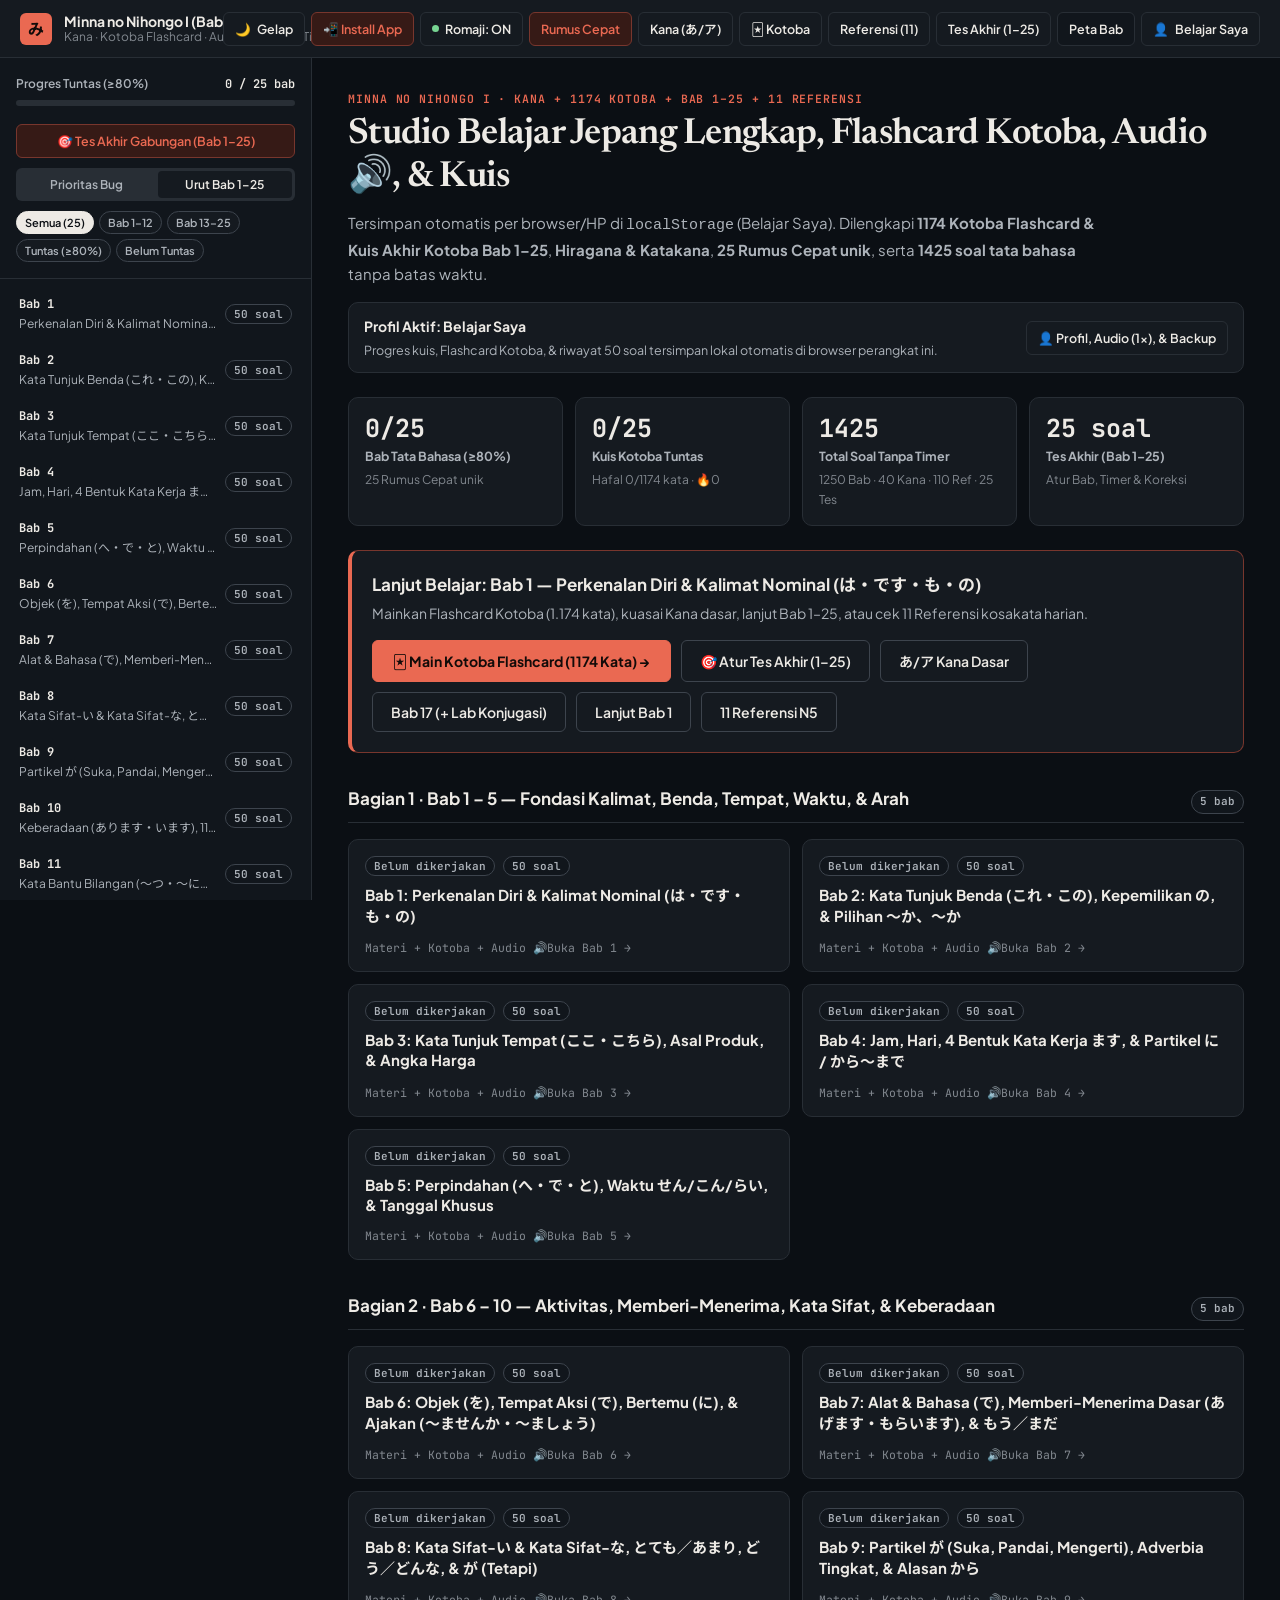
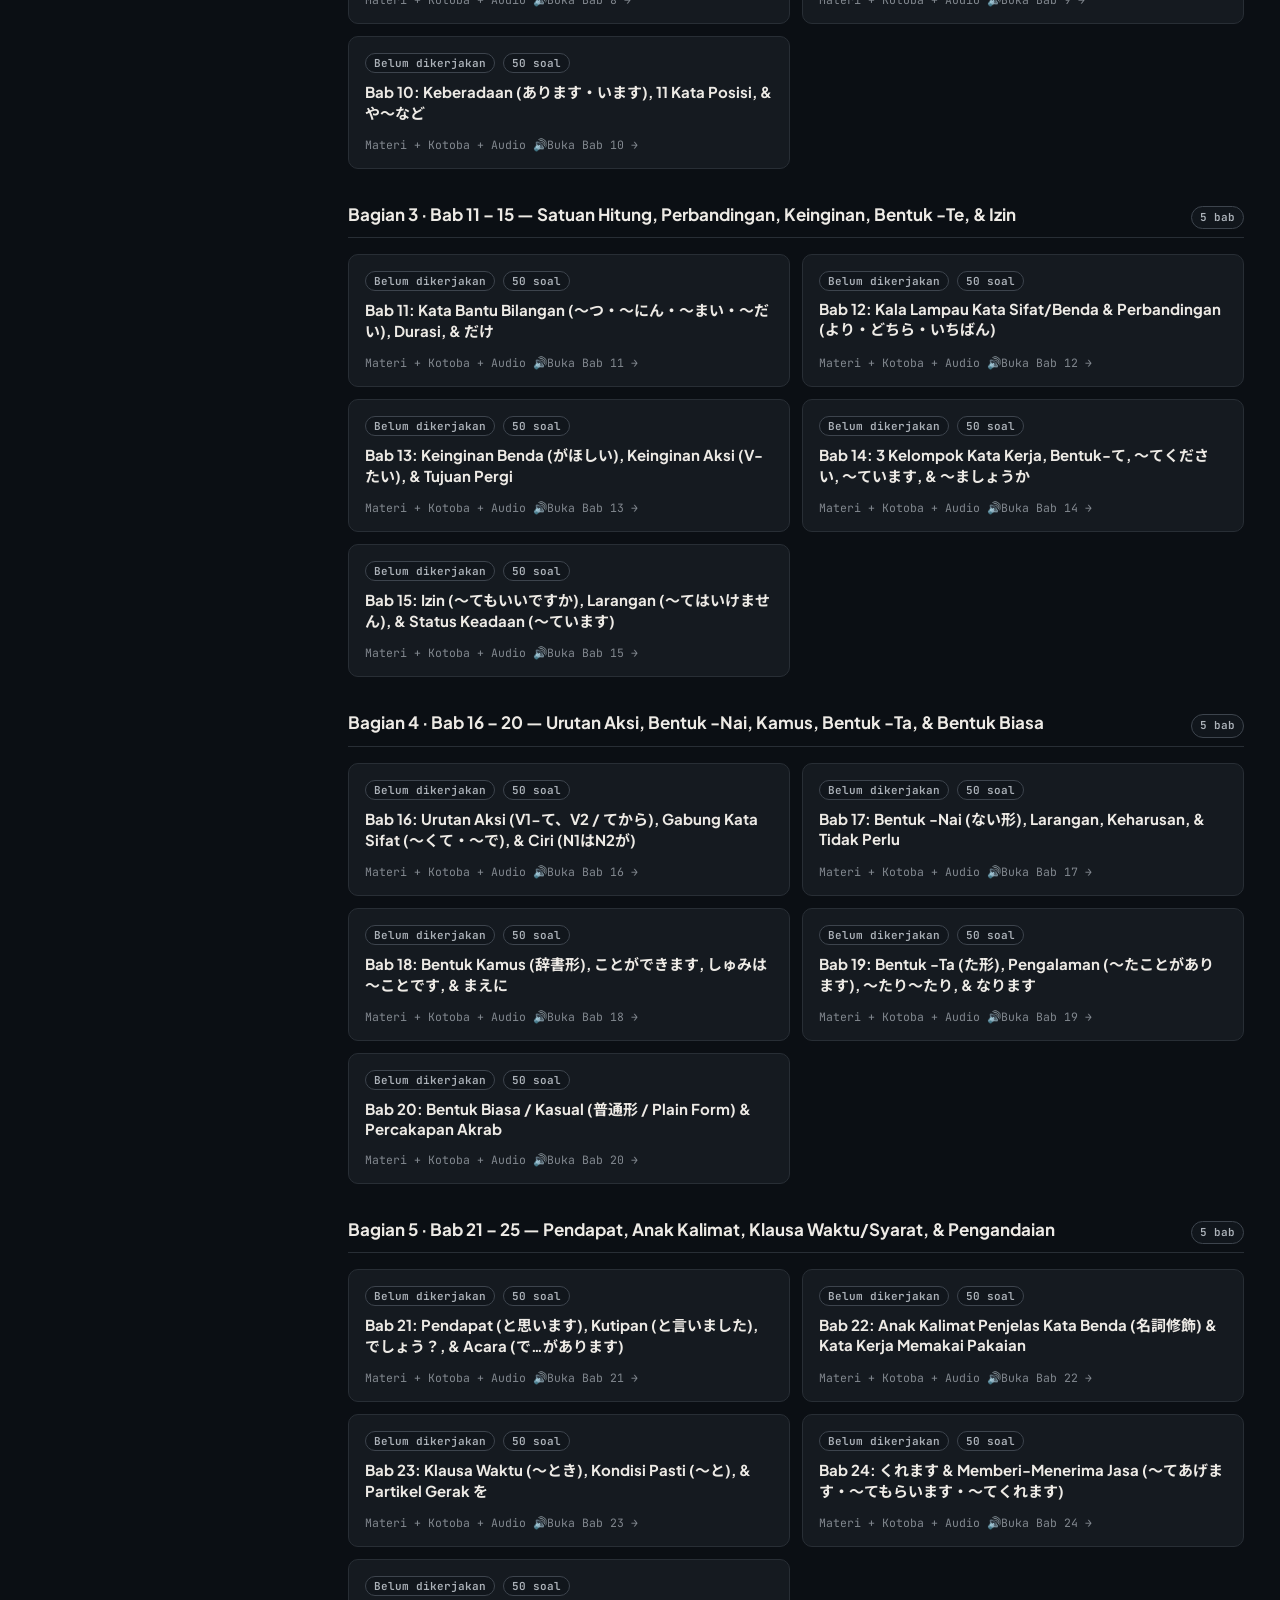
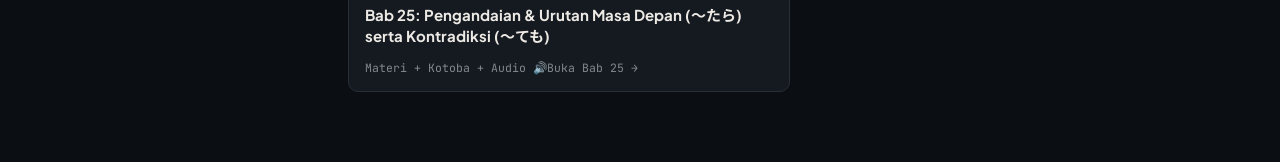
==== commit fe01b17d: "feat(pwa): add manifest, offline service worker, app icons & install prompt (v22)" ====
--- a/web/index.html
+++ b/web/index.html
@@ -3,14 +3,21 @@
 <head>
   <meta charset="UTF-8">
   <meta name="viewport" content="width=device-width, initial-scale=1.0">
+  <meta name="theme-color" content="#141923">
+  <meta name="apple-mobile-web-app-capable" content="yes">
+  <meta name="apple-mobile-web-app-status-bar-style" content="black-translucent">
+  <meta name="apple-mobile-web-app-title" content="Minna N5">
   <meta http-equiv="Cache-Control" content="no-store, no-cache, must-revalidate">
   <meta http-equiv="Pragma" content="no-cache">
   <meta http-equiv="Expires" content="0">
   <title>Minna no Nihongo I (Bab 1–25) — Kana, Kotoba Flashcard, Materi Lengkap, &amp; Kuis</title>
+  <link rel="manifest" href="./manifest.webmanifest?v=20261125-v22">
+  <link rel="icon" type="image/svg+xml" href="./icons/icon.svg?v=20261125-v22">
+  <link rel="apple-touch-icon" href="./icons/apple-touch-icon.png?v=20261125-v22">
   <link rel="preconnect" href="https://fonts.googleapis.com">
   <link rel="preconnect" href="https://fonts.gstatic.com" crossorigin>
   <link href="https://fonts.googleapis.com/css2?family=JetBrains+Mono:wght@400;500;600&family=Newsreader:opsz,wght@6..72,500;6..72,600&family=Noto+Sans+JP:wght@400;500;700&family=Plus+Jakarta+Sans:wght@400;500;600;700&display=swap" rel="stylesheet">
-  <link rel="stylesheet" href="./styles.css?v=20261125-v12">
+  <link rel="stylesheet" href="./styles.css?v=20261125-v22">
 </head>
 <body>
   <header class="topbar" role="banner">
@@ -31,6 +38,9 @@
       <button type="button" class="pill-btn" id="btnToggleTheme" aria-pressed="true" title="Ganti Mode Gelap / Terang">
         <span id="themeIcon" aria-hidden="true">🌙</span>
         <span id="themeLabel">Gelap</span>
+      </button>
+      <button type="button" class="pill-btn pill-btn-accent" id="btnInstallPwa" hidden title="Pasang aplikasi ke layar utama (offline)">
+        📲 Install App
       </button>
       <button type="button" class="pill-btn desktop-nav-only" id="btnToggleRomaji" aria-pressed="true" title="Tampilkan atau sembunyikan Romaji">
         <span class="dot" aria-hidden="true"></span>
@@ -181,44 +191,49 @@
   <!-- Urutan Script: Bab 1–16, Bab 17 ASLI, Bab 18–25, Soal Ekstra, Kana, Kotoba, Referensi (11), Tes Akhir, Bank Bab 1-25, App -->
   <!-- Versi ?v=... wajib naik setiap kali file diubah agar browser tidak memakai cache lama. -->
   <script>window.MNN_MODULES = []; window.MNN_EXTRA_QUESTIONS = {}; window.MNN_BANK = {};</script>
-  <script src="./data/modul-01-05.js?v=20261125-v12"></script>
-  <script src="./data/modul-06-10.js?v=20261125-v12"></script>
-  <script src="./data/modul-11-16.js?v=20261125-v12"></script>
-  <script src="./data/bab-17.js?v=20261125-v12"></script>
-  <script src="./data/modul-18-25.js?v=20261125-v12"></script>
-  <script src="./data/soal-ekstra-merah-oranye.js?v=20261125-v12"></script>
-  <script src="./data/soal-ekstra-hijau.js?v=20261125-v12"></script>
-  <script src="./data/soal-ekstra-kuning-a.js?v=20261125-v12"></script>
-  <script src="./data/soal-ekstra-kuning-b.js?v=20261125-v12"></script>
-  <script src="./data/kana-dasar.js?v=20261125-v12"></script>
-  <script src="./data/kotoba-1-25.js?v=20261125-v12"></script>
-  <script src="./data/referensi-minna.js?v=20261125-v12"></script>
-  <script src="./data/tes-akhir-1-25.js?v=20261125-v12"></script>
-  <script src="./data/bank/bab-01.js?v=20261125-v12"></script>
-  <script src="./data/bank/bab-02.js?v=20261125-v12"></script>
-  <script src="./data/bank/bab-03.js?v=20261125-v12"></script>
-  <script src="./data/bank/bab-04.js?v=20261125-v12"></script>
-  <script src="./data/bank/bab-05.js?v=20261125-v12"></script>
-  <script src="./data/bank/bab-06.js?v=20261125-v12"></script>
-  <script src="./data/bank/bab-07.js?v=20261125-v12"></script>
-  <script src="./data/bank/bab-08.js?v=20261125-v12"></script>
-  <script src="./data/bank/bab-09.js?v=20261125-v12"></script>
-  <script src="./data/bank/bab-10.js?v=20261125-v12"></script>
-  <script src="./data/bank/bab-11.js?v=20261125-v12"></script>
-  <script src="./data/bank/bab-12.js?v=20261125-v12"></script>
-  <script src="./data/bank/bab-13.js?v=20261125-v12"></script>
-  <script src="./data/bank/bab-14.js?v=20261125-v12"></script>
-  <script src="./data/bank/bab-15.js?v=20261125-v12"></script>
-  <script src="./data/bank/bab-16.js?v=20261125-v12"></script>
-  <script src="./data/bank/bab-17.js?v=20261125-v12"></script>
-  <script src="./data/bank/bab-18.js?v=20261125-v12"></script>
-  <script src="./data/bank/bab-19.js?v=20261125-v12"></script>
-  <script src="./data/bank/bab-20.js?v=20261125-v12"></script>
-  <script src="./data/bank/bab-21.js?v=20261125-v12"></script>
-  <script src="./data/bank/bab-22.js?v=20261125-v12"></script>
-  <script src="./data/bank/bab-23.js?v=20261125-v12"></script>
-  <script src="./data/bank/bab-24.js?v=20261125-v12"></script>
-  <script src="./data/bank/bab-25.js?v=20261125-v12"></script>
-  <script src="./app.js?v=20261125-v12"></script>
+  <script src="./data/modul-01-05.js?v=20261125-v22"></script>
+  <script src="./data/modul-06-10.js?v=20261125-v22"></script>
+  <script src="./data/modul-11-16.js?v=20261125-v22"></script>
+  <script src="./data/bab-17.js?v=20261125-v22"></script>
+  <script src="./data/modul-18-25.js?v=20261125-v22"></script>
+  <script src="./data/soal-ekstra-merah-oranye.js?v=20261125-v22"></script>
+  <script src="./data/soal-ekstra-hijau.js?v=20261125-v22"></script>
+  <script src="./data/soal-ekstra-kuning-a.js?v=20261125-v22"></script>
+  <script src="./data/soal-ekstra-kuning-b.js?v=20261125-v22"></script>
+  <script src="./data/kana-dasar.js?v=20261125-v22"></script>
+  <script src="./data/kotoba-1-25.js?v=20261125-v22"></script>
+  <script src="./data/kaiwa-01-05.js?v=20261125-v22"></script>
+  <script src="./data/kaiwa-06-10.js?v=20261125-v22"></script>
+  <script src="./data/kaiwa-11-15.js?v=20261125-v22"></script>
+  <script src="./data/kaiwa-16-20.js?v=20261125-v22"></script>
+  <script src="./data/kaiwa-21-25.js?v=20261125-v22"></script>
+  <script src="./data/referensi-minna.js?v=20261125-v22"></script>
+  <script src="./data/tes-akhir-1-25.js?v=20261125-v22"></script>
+  <script src="./data/bank/bab-01.js?v=20261125-v22"></script>
+  <script src="./data/bank/bab-02.js?v=20261125-v22"></script>
+  <script src="./data/bank/bab-03.js?v=20261125-v22"></script>
+  <script src="./data/bank/bab-04.js?v=20261125-v22"></script>
+  <script src="./data/bank/bab-05.js?v=20261125-v22"></script>
+  <script src="./data/bank/bab-06.js?v=20261125-v22"></script>
+  <script src="./data/bank/bab-07.js?v=20261125-v22"></script>
+  <script src="./data/bank/bab-08.js?v=20261125-v22"></script>
+  <script src="./data/bank/bab-09.js?v=20261125-v22"></script>
+  <script src="./data/bank/bab-10.js?v=20261125-v22"></script>
+  <script src="./data/bank/bab-11.js?v=20261125-v22"></script>
+  <script src="./data/bank/bab-12.js?v=20261125-v22"></script>
+  <script src="./data/bank/bab-13.js?v=20261125-v22"></script>
+  <script src="./data/bank/bab-14.js?v=20261125-v22"></script>
+  <script src="./data/bank/bab-15.js?v=20261125-v22"></script>
+  <script src="./data/bank/bab-16.js?v=20261125-v22"></script>
+  <script src="./data/bank/bab-17.js?v=20261125-v22"></script>
+  <script src="./data/bank/bab-18.js?v=20261125-v22"></script>
+  <script src="./data/bank/bab-19.js?v=20261125-v22"></script>
+  <script src="./data/bank/bab-20.js?v=20261125-v22"></script>
+  <script src="./data/bank/bab-21.js?v=20261125-v22"></script>
+  <script src="./data/bank/bab-22.js?v=20261125-v22"></script>
+  <script src="./data/bank/bab-23.js?v=20261125-v22"></script>
+  <script src="./data/bank/bab-24.js?v=20261125-v22"></script>
+  <script src="./data/bank/bab-25.js?v=20261125-v22"></script>
+  <script src="./app.js?v=20261125-v22"></script>
 </body>
 </html>
--- a/web/styles.css
+++ b/web/styles.css
@@ -1490,14 +1490,14 @@
     position: fixed;
     left: 0;
     right: 0;
-    bottom: 0;
+    top: var(--topbar-h);
     z-index: 48;
     background: var(--color-surface);
-    border-top: 1px solid var(--color-border-strong);
-    padding: 4px 4px calc(4px + env(safe-area-inset-bottom));
+    border-bottom: 1px solid var(--color-border-strong);
+    padding: 4px;
   }
   .mnav-btn {
-    min-height: 50px;
+    min-height: 46px;
     padding: 4px 2px;
     border: 0;
     border-radius: var(--radius-sm);
@@ -1525,10 +1525,11 @@
     font-weight: 700;
   }
   .workspace {
-    padding: var(--space-4) var(--space-3) calc(84px + env(safe-area-inset-bottom));
+    padding: 72px var(--space-3) var(--space-8);
   }
   .sidebar {
-    bottom: calc(58px + env(safe-area-inset-bottom));
+    top: calc(var(--topbar-h) + 55px);
+    bottom: 0;
   }
   .stat-mini-grid {
     grid-template-columns: repeat(2, minmax(0, 1fr));
@@ -2211,3 +2212,415 @@
     grid-template-columns: repeat(2, minmax(0, 1fr));
   }
 }
+
+/* ===== KOTOBA MULTI-FLIP GRID & PEMILIH PER BAB 1-25 ===== */
+.kotoba-bab-strip {
+  display: flex;
+  flex-wrap: wrap;
+  gap: 6px;
+  padding: 8px 0 4px;
+}
+.kotoba-bab-pill {
+  min-height: 32px;
+  padding: 4px 10px;
+  border-radius: 999px;
+  border: 1px solid var(--color-border);
+  background: var(--color-paper);
+  color: var(--color-ink-muted);
+  font-size: 12px;
+  font-weight: 700;
+  cursor: pointer;
+  transition: border-color 0.15s ease, background-color 0.15s ease, color 0.15s ease;
+}
+.kotoba-bab-pill:hover {
+  border-color: var(--color-border-strong);
+  background: var(--color-paper-hover);
+  color: var(--color-ink);
+}
+.kotoba-bab-pill.is-done {
+  border-color: var(--zone-green-border);
+  color: var(--zone-green-fg);
+}
+.kotoba-bab-pill.is-active {
+  border-color: var(--color-accent);
+  background: var(--color-accent-soft);
+  color: var(--color-accent);
+}
+
+.kotoba-grid-toolbar {
+  margin-top: 14px;
+  display: flex;
+  align-items: center;
+  justify-content: space-between;
+  gap: 10px;
+  flex-wrap: wrap;
+  padding: 10px 12px;
+  border-radius: var(--radius-md);
+  border: 1px solid var(--color-border);
+  background: var(--color-surface);
+}
+.kotoba-search-input {
+  min-height: 36px;
+  min-width: 210px;
+  flex: 1 1 210px;
+  padding: 6px 12px;
+  border-radius: var(--radius-sm);
+  border: 1.5px solid var(--color-border-strong);
+  background: var(--color-paper);
+  color: var(--color-ink);
+  font-family: inherit;
+  font-size: 13px;
+}
+.kotoba-search-input:focus {
+  outline: 2px solid var(--color-focus);
+  outline-offset: 1px;
+}
+
+.kotoba-wave-banner {
+  margin-top: 14px;
+  padding: 12px 14px;
+  border-radius: var(--radius-md);
+  border: 1px solid var(--zone-green-border);
+  background: var(--zone-green-bg);
+  color: var(--zone-green-fg);
+  display: flex;
+  align-items: center;
+  justify-content: space-between;
+  gap: 10px;
+  flex-wrap: wrap;
+  font-size: 13.5px;
+}
+
+.kotoba-multi-grid {
+  margin-top: 14px;
+  display: grid;
+  grid-template-columns: repeat(auto-fill, minmax(225px, 1fr));
+  gap: 12px;
+}
+.kotoba-multi-card {
+  display: flex;
+  flex-direction: column;
+  border-radius: var(--radius-md);
+  border: 1.5px solid var(--color-border);
+  background: var(--color-surface);
+  overflow: hidden;
+  transition: border-color 0.15s ease, box-shadow 0.15s ease;
+}
+.kotoba-multi-card.is-flipped {
+  border-color: var(--color-accent-border);
+  background: var(--color-surface-elevated);
+}
+.kotoba-multi-card.is-mastered {
+  border-color: var(--zone-green-border);
+}
+.kotoba-multi-card.is-review {
+  border-color: var(--zone-orange-border);
+}
+
+.kotoba-card-face {
+  flex: 1;
+  min-height: 175px;
+  padding: 12px 14px;
+  display: flex;
+  flex-direction: column;
+  justify-content: space-between;
+  gap: 8px;
+  cursor: pointer;
+  user-select: none;
+}
+.kotoba-card-face:focus-visible {
+  outline: 2px solid var(--color-focus);
+  outline-offset: -2px;
+}
+.kotoba-card-top {
+  display: flex;
+  align-items: center;
+  justify-content: space-between;
+  gap: 6px;
+  font-family: var(--font-mono);
+  font-size: 11px;
+  color: var(--color-ink-subtle);
+}
+.kotoba-card-badge {
+  font-weight: 700;
+}
+.kotoba-card-body {
+  display: flex;
+  flex-direction: column;
+  align-items: center;
+  text-align: center;
+  gap: 5px;
+  margin: auto 0;
+}
+.kotoba-card-emoji-lg {
+  font-size: 40px;
+  line-height: 1.08;
+}
+.kotoba-card-emoji-md {
+  font-size: 28px;
+  line-height: 1.08;
+}
+.kotoba-card-jp {
+  font-family: var(--font-jp);
+  font-size: 20px;
+  font-weight: 700;
+  color: var(--color-ink);
+  line-height: 1.3;
+  word-break: break-word;
+}
+.kotoba-card-kanji {
+  font-family: var(--font-jp);
+  font-size: 13px;
+  color: var(--color-ink-muted);
+}
+.kotoba-card-arti {
+  font-size: 15.5px;
+  font-weight: 700;
+  color: var(--color-accent);
+  line-height: 1.35;
+}
+.kotoba-card-hint {
+  text-align: center;
+  font-size: 11px;
+  color: var(--color-ink-subtle);
+}
+.tts-btn-sm {
+  min-width: 30px;
+  height: 28px;
+  padding: 2px 8px;
+  font-size: 13px;
+}
+
+.kotoba-card-actions {
+  display: grid;
+  grid-template-columns: repeat(2, minmax(0, 1fr));
+  border-top: 1px solid var(--color-border);
+  background: var(--color-paper);
+}
+.kotoba-act-btn {
+  min-height: 38px;
+  padding: 6px 8px;
+  border: none;
+  background: transparent;
+  color: var(--color-ink-muted);
+  font-family: inherit;
+  font-size: 12px;
+  font-weight: 700;
+  cursor: pointer;
+}
+.kotoba-act-btn + .kotoba-act-btn {
+  border-left: 1px solid var(--color-border);
+}
+.kotoba-act-btn.is-known:hover,
+.kotoba-act-btn.is-known.is-active {
+  background: var(--zone-green-bg);
+  color: var(--zone-green-fg);
+}
+.kotoba-act-btn.is-review:hover,
+.kotoba-act-btn.is-review.is-active {
+  background: var(--zone-red-bg);
+  color: var(--zone-red-fg);
+}
+
+.kotoba-wave-nav {
+  margin-top: 16px;
+  display: flex;
+  align-items: center;
+  justify-content: space-between;
+  gap: 10px;
+  flex-wrap: wrap;
+}
+.kotoba-wave-info {
+  font-size: 13px;
+  color: var(--color-ink-muted);
+}
+
+@media (max-width: 520px) {
+  .kotoba-multi-grid {
+    grid-template-columns: minmax(0, 1fr);
+  }
+}
+
+/* ===== KAIWA (DIALOG INTERAKTIF & 3-LAYER VOICE ROUTER) ===== */
+.kaiwa-card {
+  background: var(--color-surface);
+  border: 1px solid var(--color-border);
+  border-radius: var(--radius-lg);
+  padding: var(--space-5);
+  display: flex;
+  flex-direction: column;
+  gap: 12px;
+}
+.kaiwa-roles-bar {
+  display: flex;
+  flex-wrap: wrap;
+  gap: 8px;
+}
+.kaiwa-role-chip {
+  display: inline-flex;
+  align-items: center;
+  gap: 6px;
+  padding: 5px 10px;
+  border-radius: 999px;
+  border: 1px solid var(--color-border);
+  background: var(--color-paper);
+  font-size: 12.5px;
+}
+.kaiwa-role-chip.is-female {
+  border-color: var(--zone-orange-border);
+}
+.kaiwa-role-gender {
+  font-family: var(--font-mono);
+  font-size: 11px;
+  color: var(--color-ink-subtle);
+}
+.kaiwa-voice-status {
+  padding: 8px 12px;
+  border-radius: var(--radius-sm);
+  border: 1px solid var(--color-border);
+  background: var(--color-paper-muted);
+  font-size: 12px;
+  color: var(--color-ink-muted);
+  line-height: 1.45;
+}
+.kaiwa-toolbar {
+  display: flex;
+  align-items: center;
+  justify-content: space-between;
+  gap: 10px;
+  flex-wrap: wrap;
+  padding: 10px 12px;
+  border-radius: var(--radius-md);
+  border: 1px solid var(--color-border);
+  background: var(--color-paper);
+}
+.kaiwa-stage {
+  display: flex;
+  flex-direction: column;
+  gap: 10px;
+}
+.kaiwa-row {
+  display: flex;
+}
+.kaiwa-row.is-male {
+  justify-content: flex-start;
+}
+.kaiwa-row.is-female {
+  justify-content: flex-end;
+}
+.kaiwa-bubble {
+  width: min(640px, 94%);
+  padding: 12px 14px;
+  border-radius: var(--radius-md);
+  border: 1.5px solid var(--color-border);
+  background: var(--color-paper);
+  display: flex;
+  flex-direction: column;
+  gap: 4px;
+  transition: border-color 0.15s ease, box-shadow 0.15s ease, background-color 0.15s ease;
+}
+.kaiwa-row.is-female .kaiwa-bubble {
+  background: var(--color-surface-elevated);
+}
+.kaiwa-row.is-speaking-line .kaiwa-bubble {
+  border-color: var(--color-accent);
+  background: var(--color-accent-soft);
+  box-shadow: 0 0 0 2px var(--color-accent-soft);
+}
+.kaiwa-row.is-role-muted .kaiwa-bubble {
+  opacity: 0.85;
+  border-style: dashed;
+}
+.kaiwa-head {
+  display: flex;
+  align-items: center;
+  justify-content: space-between;
+  gap: 8px;
+}
+.kaiwa-speaker {
+  display: flex;
+  align-items: center;
+  gap: 6px;
+  flex-wrap: wrap;
+  font-size: 13px;
+}
+.kaiwa-jp {
+  font-family: var(--font-jp);
+  font-size: clamp(17px, 2.8vw, 20px);
+  font-weight: 700;
+  color: var(--color-ink);
+  line-height: 1.45;
+  margin-top: 2px;
+}
+.kaiwa-id {
+  font-size: 14px;
+  font-weight: 600;
+  color: var(--color-accent);
+  line-height: 1.4;
+}
+.kaiwa-note {
+  margin-top: 4px;
+  font-size: 12.5px;
+  color: var(--color-ink-muted);
+  line-height: 1.45;
+}
+@media (max-width: 640px) {
+  .kaiwa-card {
+    padding: var(--space-4);
+  }
+  .kaiwa-bubble {
+    width: 100%;
+  }
+}
+.kaiwa-error-banner {
+  padding: 10px 14px;
+  border-radius: var(--radius-md);
+  border: 1.5px solid var(--color-danger, #dc2626);
+  background: rgba(220, 38, 38, 0.1);
+  color: var(--color-ink);
+  font-size: 13px;
+  line-height: 1.45;
+  margin-bottom: 10px;
+}
+.kaiwa-narrator-card {
+  padding: 12px 14px;
+  border-radius: var(--radius-md);
+  border: 1.5px dashed var(--color-border-strong, var(--color-border));
+  background: var(--color-surface-elevated);
+  display: flex;
+  flex-direction: column;
+  gap: 4px;
+  margin-bottom: 12px;
+  transition: border-color 0.15s ease, background-color 0.15s ease, opacity 0.15s ease;
+}
+.kaiwa-narrator-card.is-speaking-line {
+  border-style: solid;
+  border-color: var(--color-accent);
+  background: var(--color-accent-soft);
+  box-shadow: 0 0 0 2px var(--color-accent-soft);
+}
+.kaiwa-narrator-card.is-muted-intro {
+  opacity: 0.6;
+}
+.voice-select-grid {
+  display: grid;
+  grid-template-columns: repeat(auto-fit, minmax(220px, 1fr));
+  gap: 10px;
+  margin-top: 10px;
+}
+.voice-select-field {
+  display: flex;
+  flex-direction: column;
+  gap: 4px;
+  font-size: 12.5px;
+  color: var(--color-ink-muted);
+}
+.voice-select {
+  width: 100%;
+  padding: 8px 10px;
+  border-radius: var(--radius-sm, 8px);
+  border: 1px solid var(--color-border);
+  background: var(--color-surface);
+  color: var(--color-ink);
+  font-size: 13px;
+}
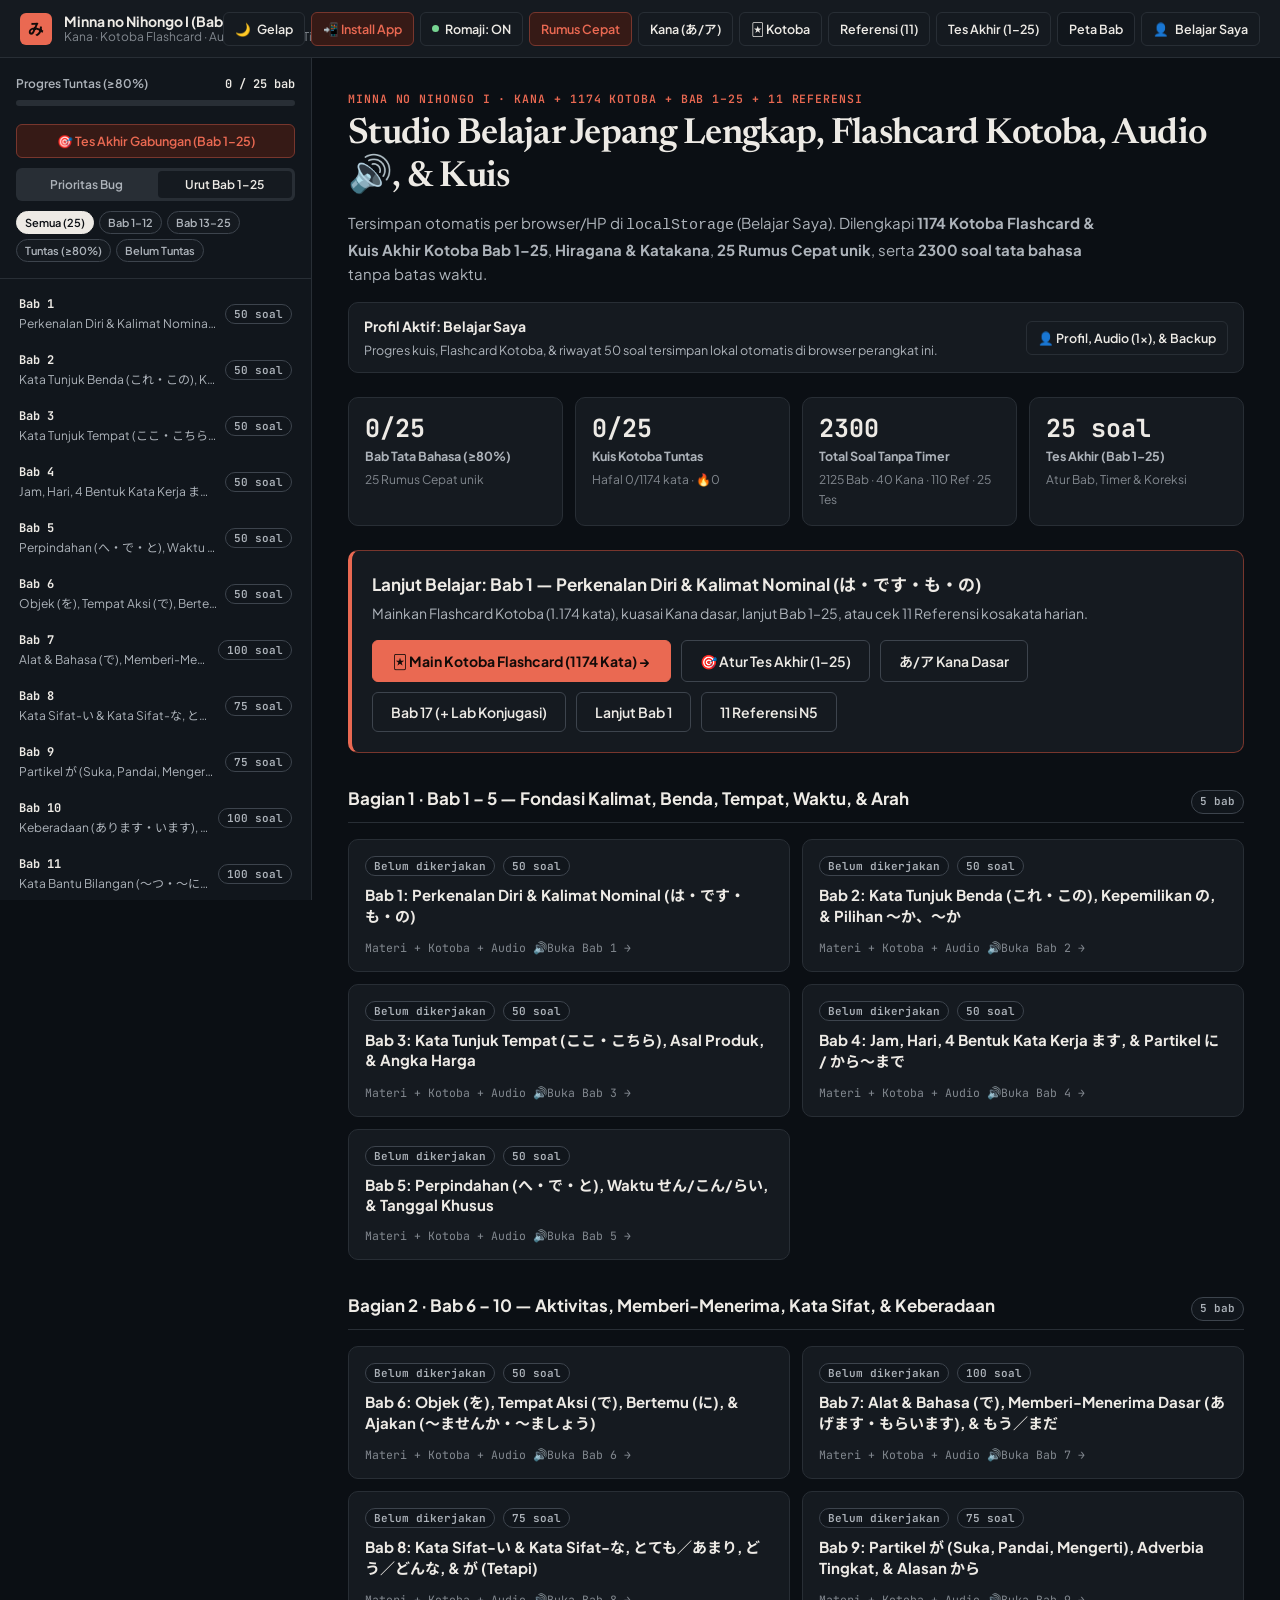
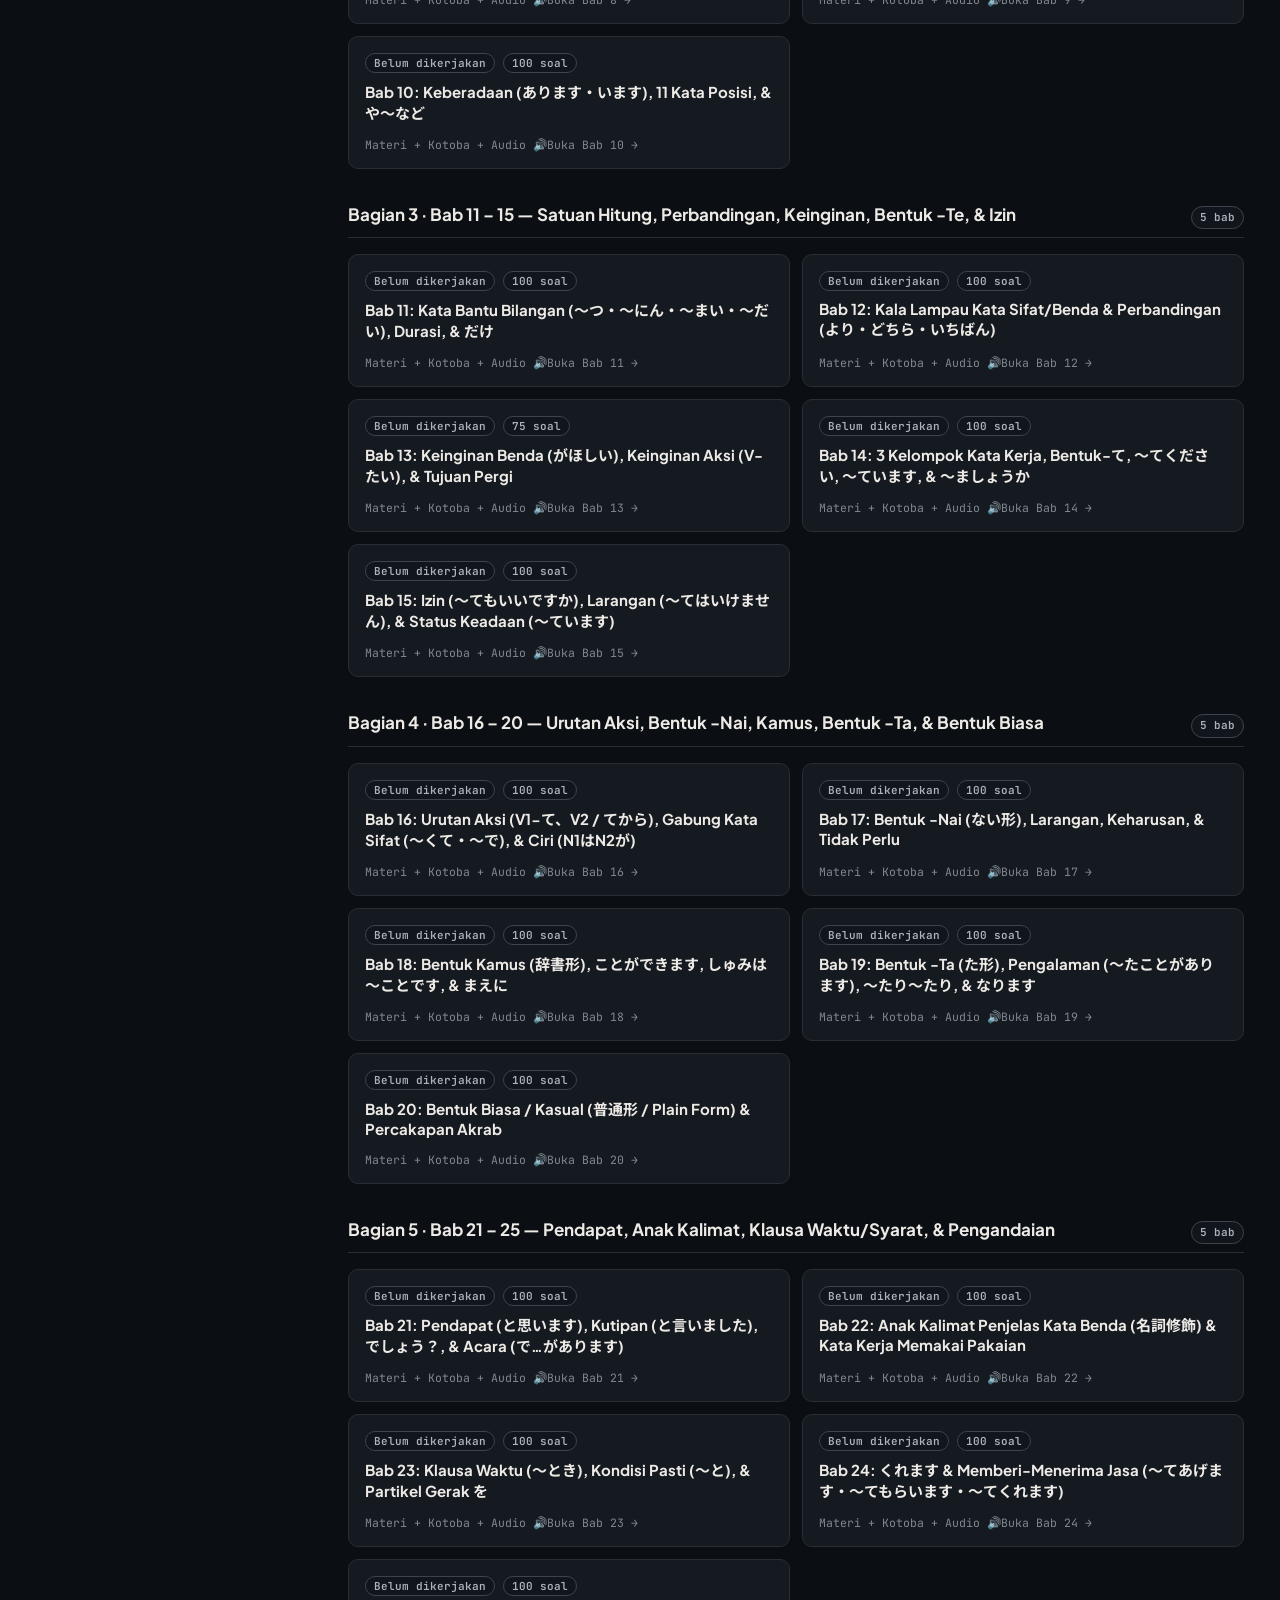
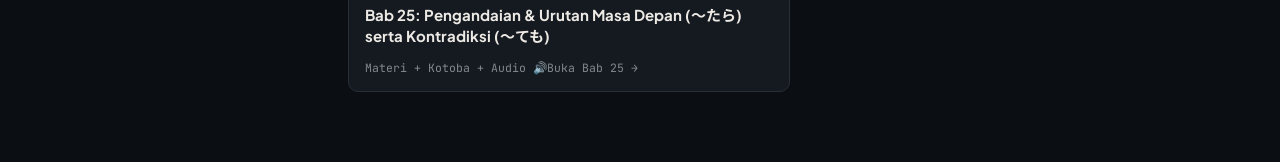
==== commit 3d4b04f2: "feat(bank): expand bank soal to 2125 questions (Bab 8,9,13=75; Bab 7,10-12,14-25=100, v23)" ====
--- a/web/index.html
+++ b/web/index.html
@@ -11,13 +11,13 @@
   <meta http-equiv="Pragma" content="no-cache">
   <meta http-equiv="Expires" content="0">
   <title>Minna no Nihongo I (Bab 1–25) — Kana, Kotoba Flashcard, Materi Lengkap, &amp; Kuis</title>
-  <link rel="manifest" href="./manifest.webmanifest?v=20261125-v22">
-  <link rel="icon" type="image/svg+xml" href="./icons/icon.svg?v=20261125-v22">
-  <link rel="apple-touch-icon" href="./icons/apple-touch-icon.png?v=20261125-v22">
+  <link rel="manifest" href="./manifest.webmanifest?v=20261125-v23">
+  <link rel="icon" type="image/svg+xml" href="./icons/icon.svg?v=20261125-v23">
+  <link rel="apple-touch-icon" href="./icons/apple-touch-icon.png?v=20261125-v23">
   <link rel="preconnect" href="https://fonts.googleapis.com">
   <link rel="preconnect" href="https://fonts.gstatic.com" crossorigin>
   <link href="https://fonts.googleapis.com/css2?family=JetBrains+Mono:wght@400;500;600&family=Newsreader:opsz,wght@6..72,500;6..72,600&family=Noto+Sans+JP:wght@400;500;700&family=Plus+Jakarta+Sans:wght@400;500;600;700&display=swap" rel="stylesheet">
-  <link rel="stylesheet" href="./styles.css?v=20261125-v22">
+  <link rel="stylesheet" href="./styles.css?v=20261125-v23">
 </head>
 <body>
   <header class="topbar" role="banner">
@@ -191,49 +191,49 @@
   <!-- Urutan Script: Bab 1–16, Bab 17 ASLI, Bab 18–25, Soal Ekstra, Kana, Kotoba, Referensi (11), Tes Akhir, Bank Bab 1-25, App -->
   <!-- Versi ?v=... wajib naik setiap kali file diubah agar browser tidak memakai cache lama. -->
   <script>window.MNN_MODULES = []; window.MNN_EXTRA_QUESTIONS = {}; window.MNN_BANK = {};</script>
-  <script src="./data/modul-01-05.js?v=20261125-v22"></script>
-  <script src="./data/modul-06-10.js?v=20261125-v22"></script>
-  <script src="./data/modul-11-16.js?v=20261125-v22"></script>
-  <script src="./data/bab-17.js?v=20261125-v22"></script>
-  <script src="./data/modul-18-25.js?v=20261125-v22"></script>
-  <script src="./data/soal-ekstra-merah-oranye.js?v=20261125-v22"></script>
-  <script src="./data/soal-ekstra-hijau.js?v=20261125-v22"></script>
-  <script src="./data/soal-ekstra-kuning-a.js?v=20261125-v22"></script>
-  <script src="./data/soal-ekstra-kuning-b.js?v=20261125-v22"></script>
-  <script src="./data/kana-dasar.js?v=20261125-v22"></script>
-  <script src="./data/kotoba-1-25.js?v=20261125-v22"></script>
-  <script src="./data/kaiwa-01-05.js?v=20261125-v22"></script>
-  <script src="./data/kaiwa-06-10.js?v=20261125-v22"></script>
-  <script src="./data/kaiwa-11-15.js?v=20261125-v22"></script>
-  <script src="./data/kaiwa-16-20.js?v=20261125-v22"></script>
-  <script src="./data/kaiwa-21-25.js?v=20261125-v22"></script>
-  <script src="./data/referensi-minna.js?v=20261125-v22"></script>
-  <script src="./data/tes-akhir-1-25.js?v=20261125-v22"></script>
-  <script src="./data/bank/bab-01.js?v=20261125-v22"></script>
-  <script src="./data/bank/bab-02.js?v=20261125-v22"></script>
-  <script src="./data/bank/bab-03.js?v=20261125-v22"></script>
-  <script src="./data/bank/bab-04.js?v=20261125-v22"></script>
-  <script src="./data/bank/bab-05.js?v=20261125-v22"></script>
-  <script src="./data/bank/bab-06.js?v=20261125-v22"></script>
-  <script src="./data/bank/bab-07.js?v=20261125-v22"></script>
-  <script src="./data/bank/bab-08.js?v=20261125-v22"></script>
-  <script src="./data/bank/bab-09.js?v=20261125-v22"></script>
-  <script src="./data/bank/bab-10.js?v=20261125-v22"></script>
-  <script src="./data/bank/bab-11.js?v=20261125-v22"></script>
-  <script src="./data/bank/bab-12.js?v=20261125-v22"></script>
-  <script src="./data/bank/bab-13.js?v=20261125-v22"></script>
-  <script src="./data/bank/bab-14.js?v=20261125-v22"></script>
-  <script src="./data/bank/bab-15.js?v=20261125-v22"></script>
-  <script src="./data/bank/bab-16.js?v=20261125-v22"></script>
-  <script src="./data/bank/bab-17.js?v=20261125-v22"></script>
-  <script src="./data/bank/bab-18.js?v=20261125-v22"></script>
-  <script src="./data/bank/bab-19.js?v=20261125-v22"></script>
-  <script src="./data/bank/bab-20.js?v=20261125-v22"></script>
-  <script src="./data/bank/bab-21.js?v=20261125-v22"></script>
-  <script src="./data/bank/bab-22.js?v=20261125-v22"></script>
-  <script src="./data/bank/bab-23.js?v=20261125-v22"></script>
-  <script src="./data/bank/bab-24.js?v=20261125-v22"></script>
-  <script src="./data/bank/bab-25.js?v=20261125-v22"></script>
-  <script src="./app.js?v=20261125-v22"></script>
+  <script src="./data/modul-01-05.js?v=20261125-v23"></script>
+  <script src="./data/modul-06-10.js?v=20261125-v23"></script>
+  <script src="./data/modul-11-16.js?v=20261125-v23"></script>
+  <script src="./data/bab-17.js?v=20261125-v23"></script>
+  <script src="./data/modul-18-25.js?v=20261125-v23"></script>
+  <script src="./data/soal-ekstra-merah-oranye.js?v=20261125-v23"></script>
+  <script src="./data/soal-ekstra-hijau.js?v=20261125-v23"></script>
+  <script src="./data/soal-ekstra-kuning-a.js?v=20261125-v23"></script>
+  <script src="./data/soal-ekstra-kuning-b.js?v=20261125-v23"></script>
+  <script src="./data/kana-dasar.js?v=20261125-v23"></script>
+  <script src="./data/kotoba-1-25.js?v=20261125-v23"></script>
+  <script src="./data/kaiwa-01-05.js?v=20261125-v23"></script>
+  <script src="./data/kaiwa-06-10.js?v=20261125-v23"></script>
+  <script src="./data/kaiwa-11-15.js?v=20261125-v23"></script>
+  <script src="./data/kaiwa-16-20.js?v=20261125-v23"></script>
+  <script src="./data/kaiwa-21-25.js?v=20261125-v23"></script>
+  <script src="./data/referensi-minna.js?v=20261125-v23"></script>
+  <script src="./data/tes-akhir-1-25.js?v=20261125-v23"></script>
+  <script src="./data/bank/bab-01.js?v=20261125-v23"></script>
+  <script src="./data/bank/bab-02.js?v=20261125-v23"></script>
+  <script src="./data/bank/bab-03.js?v=20261125-v23"></script>
+  <script src="./data/bank/bab-04.js?v=20261125-v23"></script>
+  <script src="./data/bank/bab-05.js?v=20261125-v23"></script>
+  <script src="./data/bank/bab-06.js?v=20261125-v23"></script>
+  <script src="./data/bank/bab-07.js?v=20261125-v23"></script>
+  <script src="./data/bank/bab-08.js?v=20261125-v23"></script>
+  <script src="./data/bank/bab-09.js?v=20261125-v23"></script>
+  <script src="./data/bank/bab-10.js?v=20261125-v23"></script>
+  <script src="./data/bank/bab-11.js?v=20261125-v23"></script>
+  <script src="./data/bank/bab-12.js?v=20261125-v23"></script>
+  <script src="./data/bank/bab-13.js?v=20261125-v23"></script>
+  <script src="./data/bank/bab-14.js?v=20261125-v23"></script>
+  <script src="./data/bank/bab-15.js?v=20261125-v23"></script>
+  <script src="./data/bank/bab-16.js?v=20261125-v23"></script>
+  <script src="./data/bank/bab-17.js?v=20261125-v23"></script>
+  <script src="./data/bank/bab-18.js?v=20261125-v23"></script>
+  <script src="./data/bank/bab-19.js?v=20261125-v23"></script>
+  <script src="./data/bank/bab-20.js?v=20261125-v23"></script>
+  <script src="./data/bank/bab-21.js?v=20261125-v23"></script>
+  <script src="./data/bank/bab-22.js?v=20261125-v23"></script>
+  <script src="./data/bank/bab-23.js?v=20261125-v23"></script>
+  <script src="./data/bank/bab-24.js?v=20261125-v23"></script>
+  <script src="./data/bank/bab-25.js?v=20261125-v23"></script>
+  <script src="./app.js?v=20261125-v23"></script>
 </body>
 </html>
